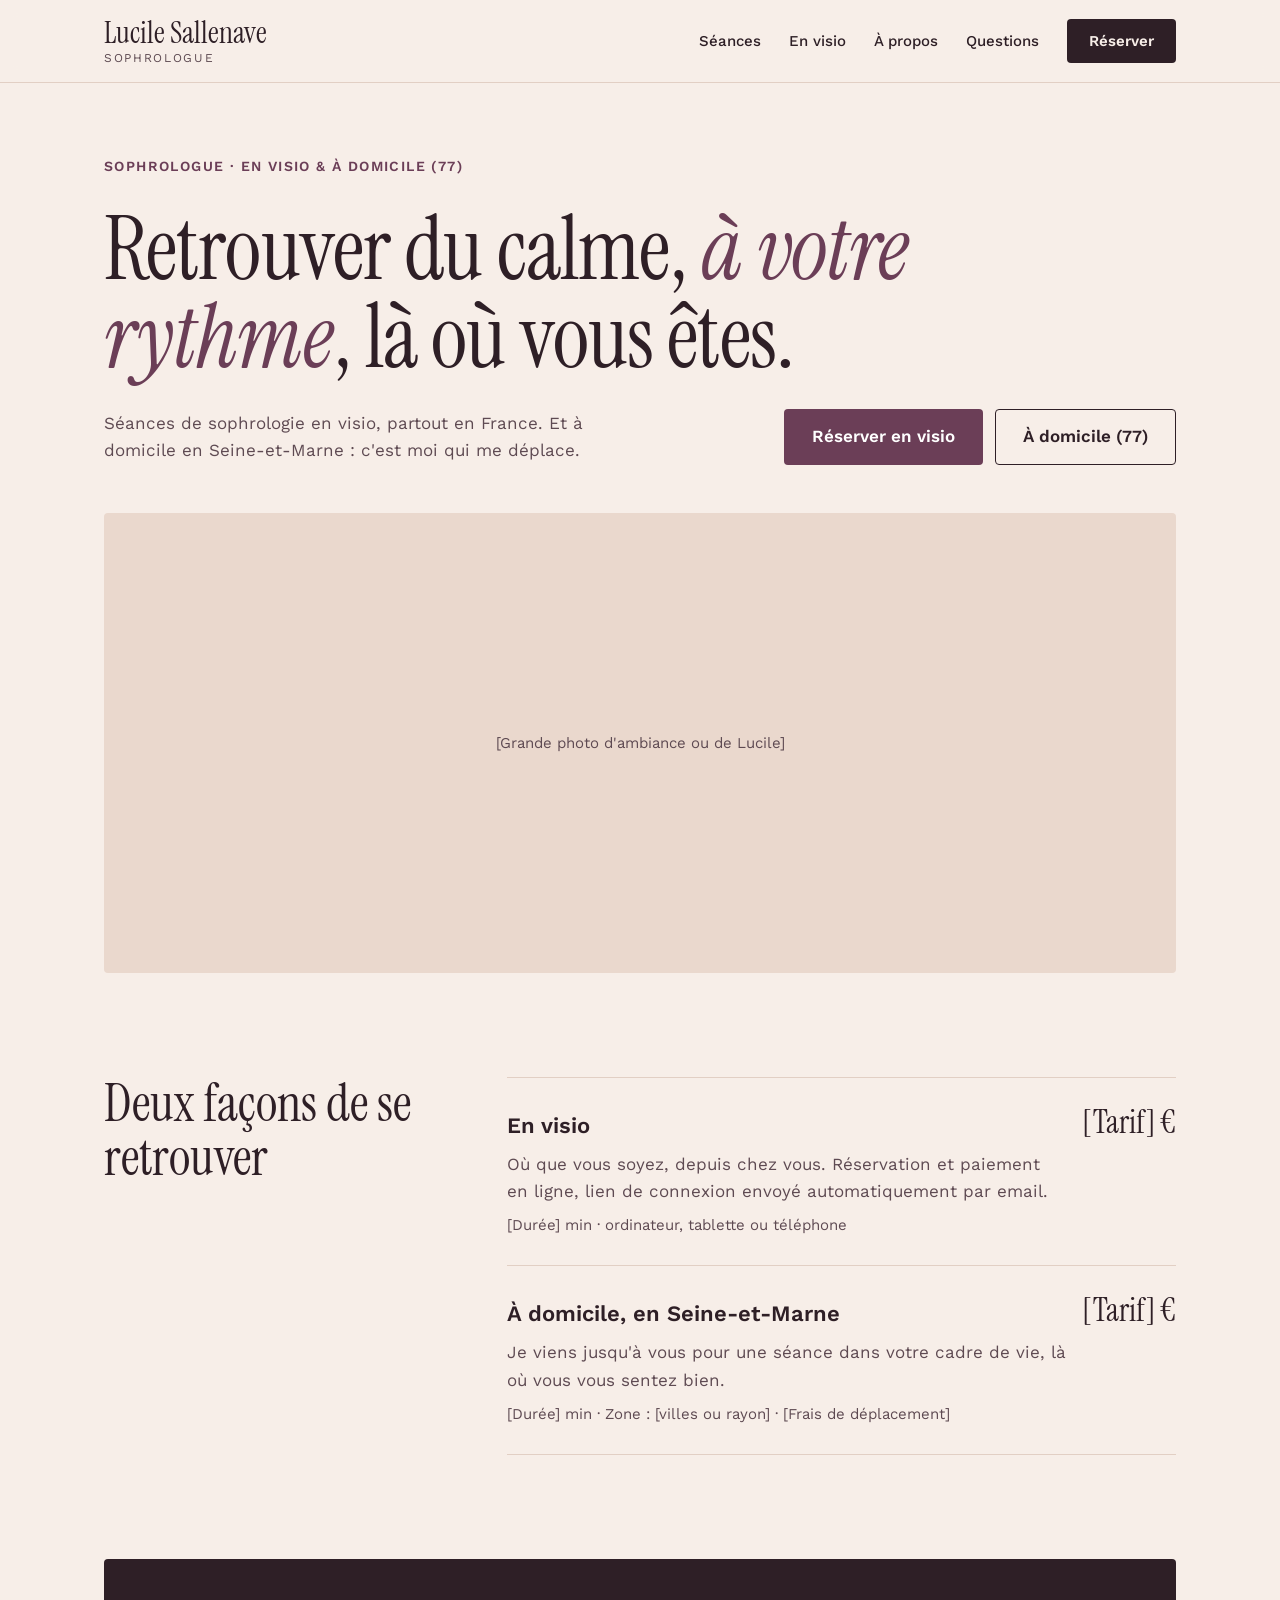
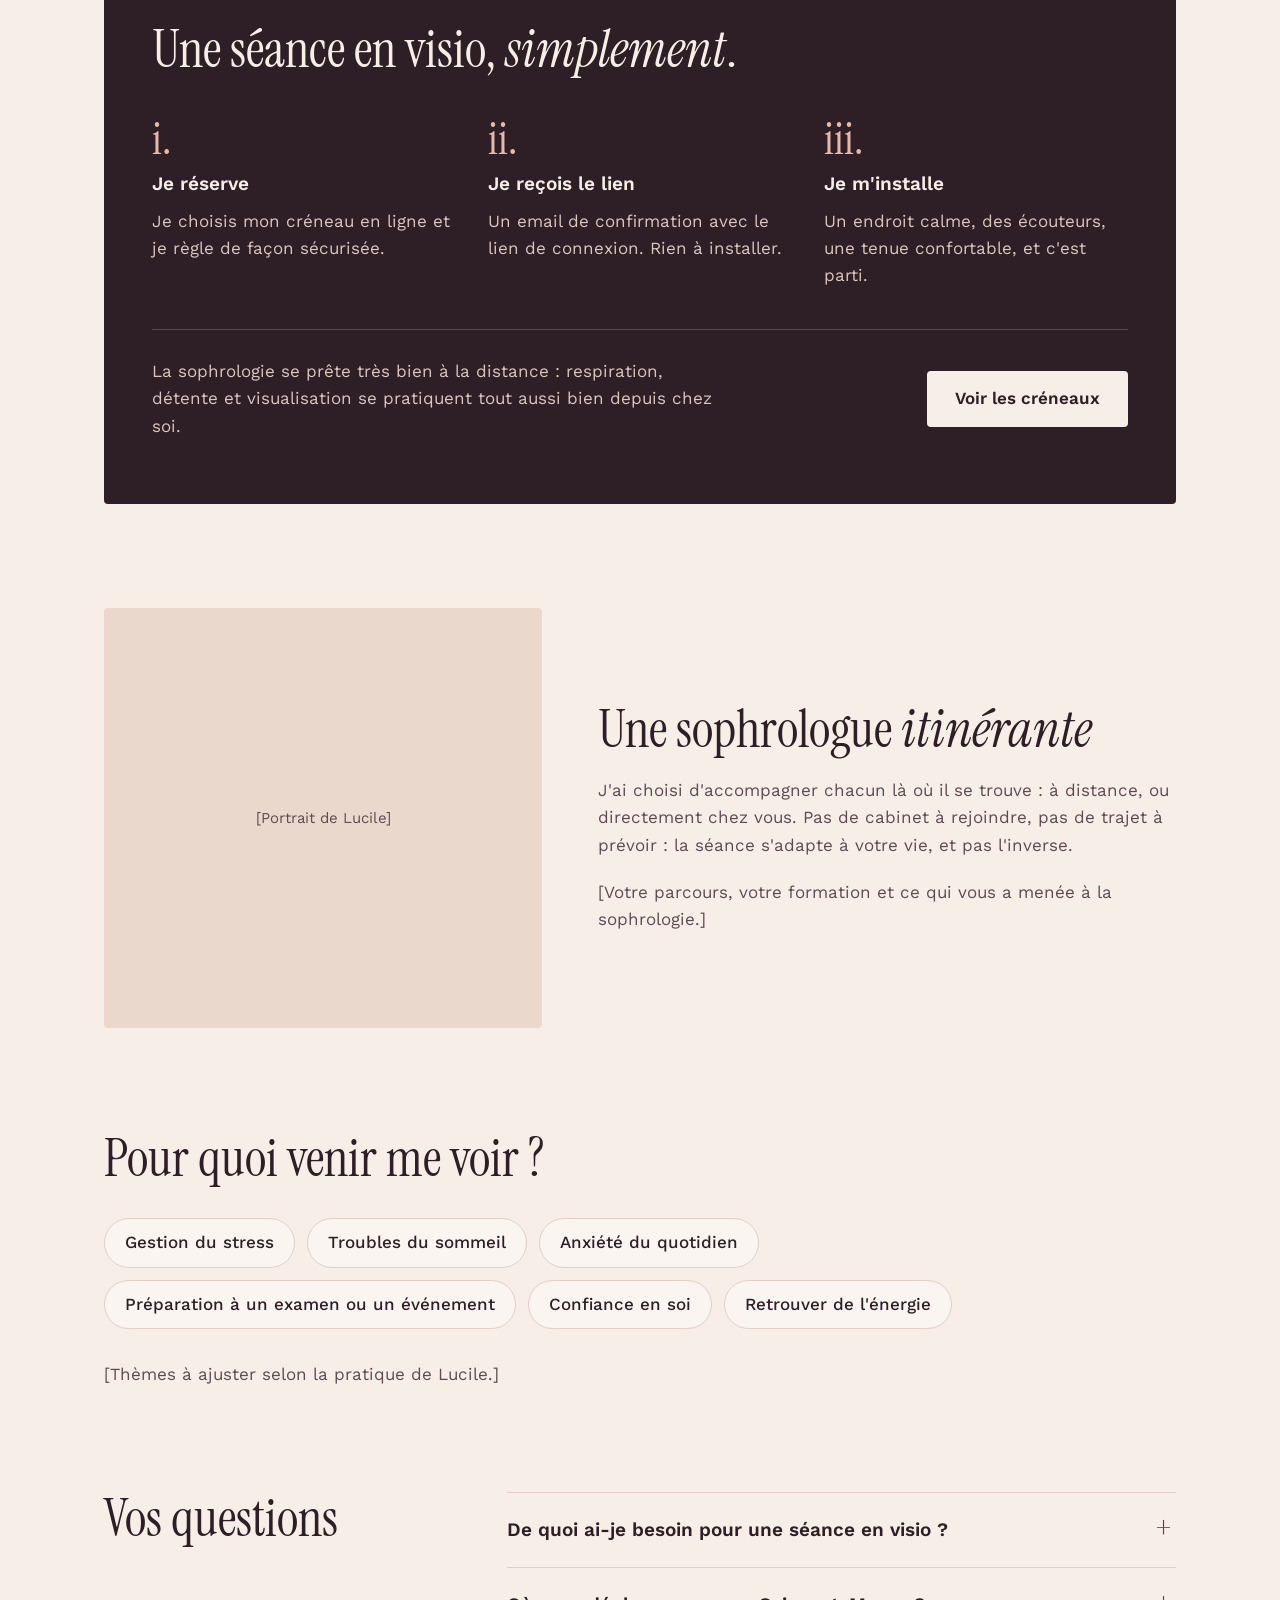
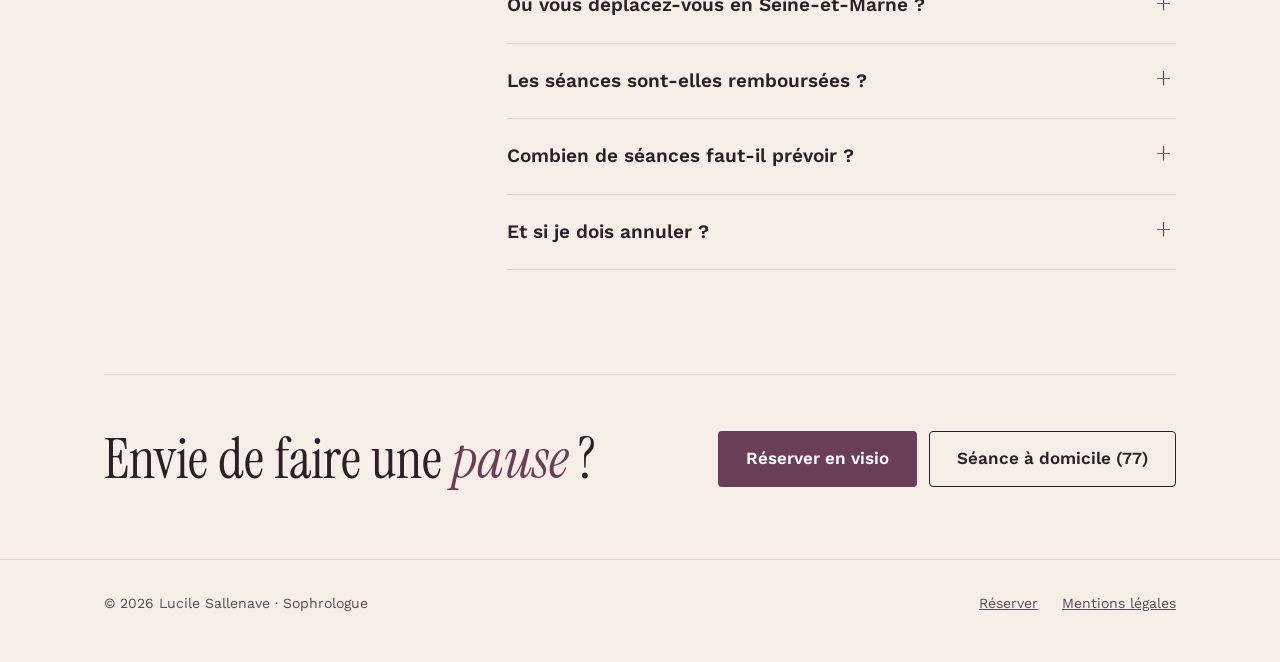
==== index.html @ 46229c5b "Site vitrine, ambiance Aube Page d'accueil (séances visio et à domicile 77, déroulé d'une séance en " ====
<!doctype html>
<html lang="fr">
<head>
<meta charset="utf-8">
<meta name="viewport" content="width=device-width, initial-scale=1">
<title>Lucile Sallenave · Sophrologue en visio et à domicile en Seine-et-Marne</title>
<meta name="description" content="Séances de sophrologie en visio partout en France, et à domicile en Seine-et-Marne (77). Réservation en ligne avec Lucile Sallenave, sophrologue itinérante.">
<meta property="og:type" content="website">
<meta property="og:title" content="Lucile Sallenave · Sophrologue en visio et à domicile (77)">
<meta property="og:description" content="Retrouver du calme, à votre rythme, là où vous êtes. Séances en visio partout en France et à domicile en Seine-et-Marne.">
<meta property="og:locale" content="fr_FR">
<meta name="theme-color" content="#F7EEE8">
<link rel="icon" href="assets/favicon.svg" type="image/svg+xml">
<link rel="preconnect" href="https://fonts.googleapis.com">
<link rel="preconnect" href="https://fonts.gstatic.com" crossorigin>
<link href="https://fonts.googleapis.com/css2?family=Instrument+Serif:ital@0;1&family=Work+Sans:wght@400;500;600&display=swap" rel="stylesheet">
<link rel="stylesheet" href="assets/style.css">
<script type="application/ld+json">
{
  "@context": "https://schema.org",
  "@type": "ProfessionalService",
  "name": "Lucile Sallenave, sophrologue",
  "description": "Séances de sophrologie en visio partout en France et à domicile en Seine-et-Marne.",
  "areaServed": [
    { "@type": "AdministrativeArea", "name": "Seine-et-Marne" },
    { "@type": "Country", "name": "France" }
  ],
  "knowsLanguage": "fr"
}
</script>
</head>
<body>
<a class="evitement" href="#contenu">Aller au contenu</a>

<header class="entete">
  <div class="conteneur">
    <a class="logo" href="./">Lucile Sallenave<span>Sophrologue</span></a>
    <button class="menu-bouton" type="button" aria-expanded="false" aria-controls="nav" aria-label="Ouvrir le menu">
      <svg width="24" height="24" viewBox="0 0 24 24" fill="none" stroke="currentColor" stroke-width="1.8" stroke-linecap="round" aria-hidden="true"><path d="M4 7h16M4 12h16M4 17h16"/></svg>
    </button>
    <nav class="nav" id="nav" aria-label="Navigation principale">
      <a href="#seances">Séances</a>
      <a href="#visio">En visio</a>
      <a href="#apropos">À propos</a>
      <a href="#questions">Questions</a>
      <a class="bouton bouton--sombre" href="#reserver">Réserver</a>
    </nav>
  </div>
</header>

<main id="contenu" class="conteneur">

  <section class="accueil" aria-labelledby="titre-accueil">
    <span class="surtitre">Sophrologue · En visio &amp; à domicile (77)</span>
    <h1 id="titre-accueil">Retrouver du calme, <span class="italique accent">à votre rythme</span>, là où vous êtes.</h1>
    <div class="accueil__bas">
      <p class="doux">Séances de sophrologie en visio, partout en France. Et à domicile en Seine-et-Marne&nbsp;: c'est moi qui me déplace.</p>
      <div class="boutons">
        <a class="bouton bouton--plein" href="#reserver">Réserver en visio</a>
        <a class="bouton bouton--contour" href="#reserver">À domicile (77)</a>
      </div>
    </div>
  </section>

  <!-- Remplacer par : <img src="assets/photos/accueil.jpg" alt="…"> -->
  <div class="photo photo--large">[Grande photo d'ambiance ou de Lucile]</div>

  <section id="seances" class="seances" aria-labelledby="titre-seances">
    <h2 id="titre-seances" class="titre-section">Deux façons de se retrouver</h2>
    <div class="seances__liste">
      <article class="seance">
        <div class="seance__texte">
          <h3>En visio</h3>
          <p class="doux">Où que vous soyez, depuis chez vous. Réservation et paiement en ligne, lien de connexion envoyé automatiquement par email.</p>
          <p class="seance__details">[Durée] min · ordinateur, tablette ou téléphone</p>
        </div>
        <p class="seance__prix">[Tarif] €</p>
      </article>
      <article class="seance">
        <div class="seance__texte">
          <h3>À domicile, en Seine-et-Marne</h3>
          <p class="doux">Je viens jusqu'à vous pour une séance dans votre cadre de vie, là où vous vous sentez bien.</p>
          <p class="seance__details">[Durée] min · Zone&nbsp;: [villes ou rayon] · [Frais de déplacement]</p>
        </div>
        <p class="seance__prix">[Tarif] €</p>
      </article>
    </div>
  </section>

  <section id="visio" class="visio" aria-labelledby="titre-visio">
    <h2 id="titre-visio" class="titre-section">Une séance en visio, <span class="italique">simplement</span>.</h2>
    <ol class="etapes">
      <li class="etape">
        <span class="etape__num" aria-hidden="true">i.</span>
        <h3>Je réserve</h3>
        <p>Je choisis mon créneau en ligne et je règle de façon sécurisée.</p>
      </li>
      <li class="etape">
        <span class="etape__num" aria-hidden="true">ii.</span>
        <h3>Je reçois le lien</h3>
        <p>Un email de confirmation avec le lien de connexion. Rien à installer.</p>
      </li>
      <li class="etape">
        <span class="etape__num" aria-hidden="true">iii.</span>
        <h3>Je m'installe</h3>
        <p>Un endroit calme, des écouteurs, une tenue confortable, et c'est parti.</p>
      </li>
    </ol>
    <div class="visio__pied">
      <p>La sophrologie se prête très bien à la distance&nbsp;: respiration, détente et visualisation se pratiquent tout aussi bien depuis chez soi.</p>
      <a class="bouton bouton--clair" href="#reserver">Voir les créneaux</a>
    </div>
  </section>

  <section id="apropos" class="apropos" aria-labelledby="titre-apropos">
    <!-- Remplacer par : <img src="assets/photos/portrait.jpg" alt="Lucile Sallenave, sophrologue"> -->
    <div class="photo photo--portrait">[Portrait de Lucile]</div>
    <div class="apropos__texte">
      <h2 id="titre-apropos" class="titre-section">Une sophrologue <span class="italique">itinérante</span></h2>
      <p class="doux">J'ai choisi d'accompagner chacun là où il se trouve&nbsp;: à distance, ou directement chez vous. Pas de cabinet à rejoindre, pas de trajet à prévoir&nbsp;: la séance s'adapte à votre vie, et pas l'inverse.</p>
      <p class="doux">[Votre parcours, votre formation et ce qui vous a menée à la sophrologie.]</p>
    </div>
  </section>

  <section class="themes" aria-labelledby="titre-themes">
    <h2 id="titre-themes" class="titre-section">Pour quoi venir me voir&nbsp;?</h2>
    <ul class="themes__liste">
      <li>Gestion du stress</li>
      <li>Troubles du sommeil</li>
      <li>Anxiété du quotidien</li>
      <li>Préparation à un examen ou un événement</li>
      <li>Confiance en soi</li>
      <li>Retrouver de l'énergie</li>
    </ul>
    <p class="doux">[Thèmes à ajuster selon la pratique de Lucile.]</p>
  </section>

  <section id="questions" class="questions" aria-labelledby="titre-questions">
    <h2 id="titre-questions" class="titre-section">Vos questions</h2>
    <div class="questions__liste">
      <details>
        <summary>De quoi ai-je besoin pour une séance en visio&nbsp;?</summary>
        <p>D'un ordinateur, d'une tablette ou d'un téléphone avec une connexion internet, d'un endroit calme où vous ne serez pas dérangé, et idéalement d'écouteurs. Prévoyez une tenue confortable et une chaise ou un endroit où vous allonger.</p>
      </details>
      <details>
        <summary>Où vous déplacez-vous en Seine-et-Marne&nbsp;?</summary>
        <p>[Zone d'intervention : villes ou rayon autour de…]. Des frais de déplacement peuvent s'appliquer selon la distance&nbsp;: [conditions].</p>
      </details>
      <details>
        <summary>Les séances sont-elles remboursées&nbsp;?</summary>
        <p>La sophrologie n'est pas prise en charge par l'Assurance Maladie, mais de nombreuses mutuelles proposent un forfait «&nbsp;médecines douces&nbsp;». Une facture vous est remise après chaque séance&nbsp;: renseignez-vous auprès de votre mutuelle.</p>
      </details>
      <details>
        <summary>Combien de séances faut-il prévoir&nbsp;?</summary>
        <p>[Nombre de séances habituel selon l'objectif, rythme conseillé.]</p>
      </details>
      <details>
        <summary>Et si je dois annuler&nbsp;?</summary>
        <p>[Conditions d'annulation et de report, ex. : gratuit jusqu'à 24 h avant la séance.]</p>
      </details>
    </div>
  </section>

  <!-- Liens à brancher sur l'outil de réservation (Calendly ou autre) -->
  <section id="reserver" class="reserver" aria-labelledby="titre-reserver">
    <h2 id="titre-reserver">Envie de faire une <span class="italique accent">pause</span>&nbsp;?</h2>
    <div class="boutons">
      <a class="bouton bouton--plein" href="#reserver">Réserver en visio</a>
      <a class="bouton bouton--contour" href="#reserver">Séance à domicile (77)</a>
    </div>
  </section>

</main>

<footer class="pied">
  <div class="conteneur">
    <span>© <span id="annee">2026</span> Lucile Sallenave · Sophrologue</span>
    <div class="pied__liens">
      <a href="#reserver">Réserver</a>
      <a href="mentions-legales.html">Mentions légales</a>
    </div>
  </div>
</footer>

<script>
  (function () {
    var bouton = document.querySelector('.menu-bouton');
    var nav = document.getElementById('nav');
    function fermer() { nav.classList.remove('ouvert'); bouton.setAttribute('aria-expanded', 'false'); bouton.setAttribute('aria-label', 'Ouvrir le menu'); }
    bouton.addEventListener('click', function () {
      var ouvert = nav.classList.toggle('ouvert');
      bouton.setAttribute('aria-expanded', ouvert ? 'true' : 'false');
      bouton.setAttribute('aria-label', ouvert ? 'Fermer le menu' : 'Ouvrir le menu');
    });
    nav.querySelectorAll('a').forEach(function (a) { a.addEventListener('click', fermer); });
    document.getElementById('annee').textContent = new Date().getFullYear();
  })();
</script>
</body>
</html>
---- assets/style.css ----
/* Lucile Sallenave · Sophrologue — ambiance « Aube » */
:root {
  --fond: #F7EEE8;
  --fond-photo: #EAD8CD;
  --encre: #2E1F26;
  --texte-doux: #5E4A52;
  --ligne: #E2CFC4;
  --accent: #6B3E57;
  --accent-fonce: #5A3550;
  --peche: #E8B9A4;
  --sur-fonce: #D9C8C0;
  --serif: 'Instrument Serif', Georgia, serif;
  --sans: 'Work Sans', system-ui, -apple-system, sans-serif;
}

*, *::before, *::after { box-sizing: border-box; }
html { scroll-behavior: smooth; scroll-padding-top: 96px; }
body {
  margin: 0;
  background: var(--fond);
  color: var(--encre);
  font-family: var(--sans);
  font-size: 17px;
  line-height: 1.6;
  -webkit-font-smoothing: antialiased;
}
img { max-width: 100%; display: block; }
a { color: var(--encre); }
a:hover { color: var(--accent); }
h1, h2, h3 { margin: 0; }
p { margin: 0; }

.conteneur { max-width: 1120px; margin: 0 auto; padding: 0 24px; }
.serif { font-family: var(--serif); font-weight: 400; }
.italique { font-style: italic; }
.accent { color: var(--accent); }
.doux { color: var(--texte-doux); }

/* Lien d'évitement */
.evitement { position: absolute; left: -9999px; }
.evitement:focus { left: 16px; top: 16px; background: var(--encre); color: var(--fond); padding: 12px 16px; z-index: 100; }

/* Boutons */
.bouton {
  display: inline-flex; align-items: center; justify-content: center;
  min-height: 48px; padding: 14px 28px;
  border-radius: 4px; font-weight: 600; text-decoration: none;
  transition: background .2s, color .2s, border-color .2s;
}
.bouton--plein { background: var(--accent); color: #FFFFFF; }
.bouton--plein:hover { background: var(--accent-fonce); color: #FFFFFF; }
.bouton--contour { border: 1.5px solid var(--encre); color: var(--encre); padding: 13px 27px; }
.bouton--contour:hover { background: var(--encre); color: var(--fond); }
.bouton--sombre { background: var(--encre); color: var(--fond); }
.bouton--sombre:hover { background: var(--accent); color: #FFFFFF; }
.bouton--clair { background: var(--fond); color: var(--encre); }
.bouton--clair:hover { background: #FFFFFF; color: var(--accent); }

/* En-tête */
.entete {
  position: sticky; top: 0; z-index: 10;
  background: rgba(247, 238, 232, .94);
  backdrop-filter: blur(8px);
  border-bottom: 1px solid var(--ligne);
}
.entete .conteneur { display: flex; align-items: center; justify-content: space-between; gap: 16px; padding-top: 18px; padding-bottom: 18px; }
.logo { font-family: var(--serif); font-size: 30px; line-height: 1; text-decoration: none; }
.logo span { display: block; font-family: var(--sans); font-size: 12px; letter-spacing: .14em; text-transform: uppercase; color: var(--texte-doux); margin-top: 4px; }
.nav { display: flex; align-items: center; gap: 28px; font-size: 15px; font-weight: 500; }
.nav a:not(.bouton) { text-decoration: none; }
.nav .bouton { min-height: 44px; padding: 10px 22px; }
.menu-bouton {
  display: none; background: none; border: 0; padding: 10px; margin-right: -10px;
  min-width: 44px; min-height: 44px; cursor: pointer; color: var(--encre);
}

/* Accueil */
.accueil { padding: 72px 0 48px; display: flex; flex-direction: column; gap: 28px; }
.surtitre { font-size: 14px; font-weight: 600; letter-spacing: .1em; text-transform: uppercase; color: var(--accent); }
.accueil h1 { font-family: var(--serif); font-weight: 400; font-size: clamp(48px, 8vw, 88px); line-height: 1; letter-spacing: -.01em; max-width: 960px; }
.accueil__bas { display: flex; flex-wrap: wrap; align-items: flex-end; justify-content: space-between; gap: 24px; }
.accueil__bas p { max-width: 480px; }
.boutons { display: flex; flex-wrap: wrap; gap: 12px; }

.photo {
  border-radius: 4px; background: var(--fond-photo); overflow: hidden;
  display: flex; align-items: center; justify-content: center;
  color: var(--texte-doux); font-size: 15px; text-align: center; padding: 24px;
}
.photo img { width: 100%; height: 100%; object-fit: cover; }
.photo--large { height: clamp(260px, 38vw, 460px); margin-bottom: 104px; }
.photo--portrait { flex: 1 1 300px; height: 420px; }
.photo:has(img) { padding: 0; }

/* Titres de section */
.titre-section { font-family: var(--serif); font-weight: 400; font-size: clamp(38px, 5vw, 52px); line-height: 1.05; }
section { padding-bottom: 104px; }

/* Séances */
.seances { display: flex; flex-wrap: wrap; gap: 48px; }
.seances .titre-section { flex: 1 1 280px; }
.seances__liste { flex: 2 1 520px; }
.seance {
  display: flex; flex-wrap: wrap; justify-content: space-between; align-items: baseline; gap: 16px;
  padding: 28px 0; border-top: 1px solid var(--ligne);
}
.seance:last-child { border-bottom: 1px solid var(--ligne); }
.seance__texte { flex: 1 1 320px; display: flex; flex-direction: column; gap: 8px; }
.seance h3 { font-size: 22px; font-weight: 600; }
.seance__details { font-size: 15px; color: var(--texte-doux); }
.seance__prix { font-family: var(--serif); font-size: 32px; line-height: 1; }

/* Bloc visio */
.visio {
  padding: 64px 48px; margin-bottom: 104px; border-radius: 4px;
  background: var(--encre); color: var(--fond);
  display: flex; flex-direction: column; gap: 40px;
}
.etapes { display: flex; flex-wrap: wrap; gap: 32px; margin: 0; padding: 0; list-style: none; }
.etape { flex: 1 1 240px; display: flex; flex-direction: column; gap: 8px; }
.etape__num { font-family: var(--serif); font-size: 44px; line-height: 1; color: var(--peche); }
.etape h3 { font-size: 19px; font-weight: 600; }
.etape p { color: var(--sur-fonce); }
.visio__pied { border-top: 1px solid rgba(247, 238, 232, .2); padding-top: 28px; display: flex; flex-wrap: wrap; justify-content: space-between; align-items: center; gap: 20px; }
.visio__pied p { color: var(--sur-fonce); max-width: 560px; }

/* À propos */
.apropos { display: flex; flex-wrap: wrap; gap: 56px; align-items: center; }
.apropos__texte { flex: 1 1 440px; display: flex; flex-direction: column; gap: 20px; }

/* Pour qui */
.themes { display: flex; flex-direction: column; gap: 32px; }
.themes__liste { display: flex; flex-wrap: wrap; gap: 12px; margin: 0; padding: 0; list-style: none; }
.themes__liste li { border: 1px solid var(--ligne); background: rgba(255,255,255,.4); border-radius: 999px; padding: 10px 20px; font-weight: 500; }

/* Questions */
.questions { display: flex; flex-wrap: wrap; gap: 48px; }
.questions .titre-section { flex: 1 1 280px; }
.questions__liste { flex: 2 1 520px; }
details { border-top: 1px solid var(--ligne); }
details:last-child { border-bottom: 1px solid var(--ligne); }
summary {
  list-style: none; cursor: pointer; padding: 22px 40px 22px 0; position: relative;
  font-size: 19px; font-weight: 600;
}
summary::-webkit-details-marker { display: none; }
summary::after {
  content: '+'; position: absolute; right: 4px; top: 50%; transform: translateY(-50%);
  font-family: var(--serif); font-size: 32px; font-weight: 400; color: var(--accent); transition: transform .2s;
}
details[open] summary::after { transform: translateY(-50%) rotate(45deg); }
details p { padding: 0 40px 24px 0; color: var(--texte-doux); }

/* Réserver */
.reserver {
  display: flex; flex-wrap: wrap; align-items: center; justify-content: space-between; gap: 24px;
  padding: 56px 0 72px; border-top: 1px solid var(--ligne);
}
.reserver h2 { font-family: var(--serif); font-weight: 400; font-size: clamp(40px, 5.5vw, 56px); line-height: 1; }

/* Pied de page */
.pied { border-top: 1px solid var(--ligne); }
.pied .conteneur { display: flex; flex-wrap: wrap; justify-content: space-between; gap: 16px; padding-top: 32px; padding-bottom: 48px; font-size: 14px; color: var(--texte-doux); }
.pied a { color: var(--texte-doux); }
.pied__liens { display: flex; flex-wrap: wrap; gap: 24px; }

/* Page texte (mentions légales) */
.page-texte { padding: 72px 0 104px; max-width: 760px; }
.page-texte h1 { font-family: var(--serif); font-weight: 400; font-size: clamp(44px, 6vw, 64px); line-height: 1; margin-bottom: 40px; }
.page-texte h2 { font-size: 20px; font-weight: 600; margin: 40px 0 12px; }
.page-texte p { color: var(--texte-doux); margin-bottom: 12px; }

:focus-visible { outline: 2px solid var(--accent); outline-offset: 3px; }

/* Mobile */
@media (max-width: 760px) {
  body { font-size: 16px; }
  .menu-bouton { display: inline-flex; align-items: center; justify-content: center; }
  .nav {
    display: none; position: absolute; left: 0; right: 0; top: 100%;
    flex-direction: column; align-items: stretch; gap: 0;
    background: var(--fond); border-bottom: 1px solid var(--ligne); padding: 8px 24px 24px;
  }
  .nav.ouvert { display: flex; }
  .nav a:not(.bouton) { padding: 14px 0; border-bottom: 1px solid var(--ligne); }
  .nav .bouton { margin-top: 16px; }
  .accueil { padding-top: 48px; }
  .boutons, .boutons .bouton { width: 100%; }
  .photo--large { margin-bottom: 72px; }
  section { padding-bottom: 72px; }
  .visio { padding: 40px 24px; margin-bottom: 72px; }
  .photo--portrait { height: 340px; }
}

@media (prefers-reduced-motion: reduce) {
  html { scroll-behavior: auto; }
  * { transition: none !important; }
}
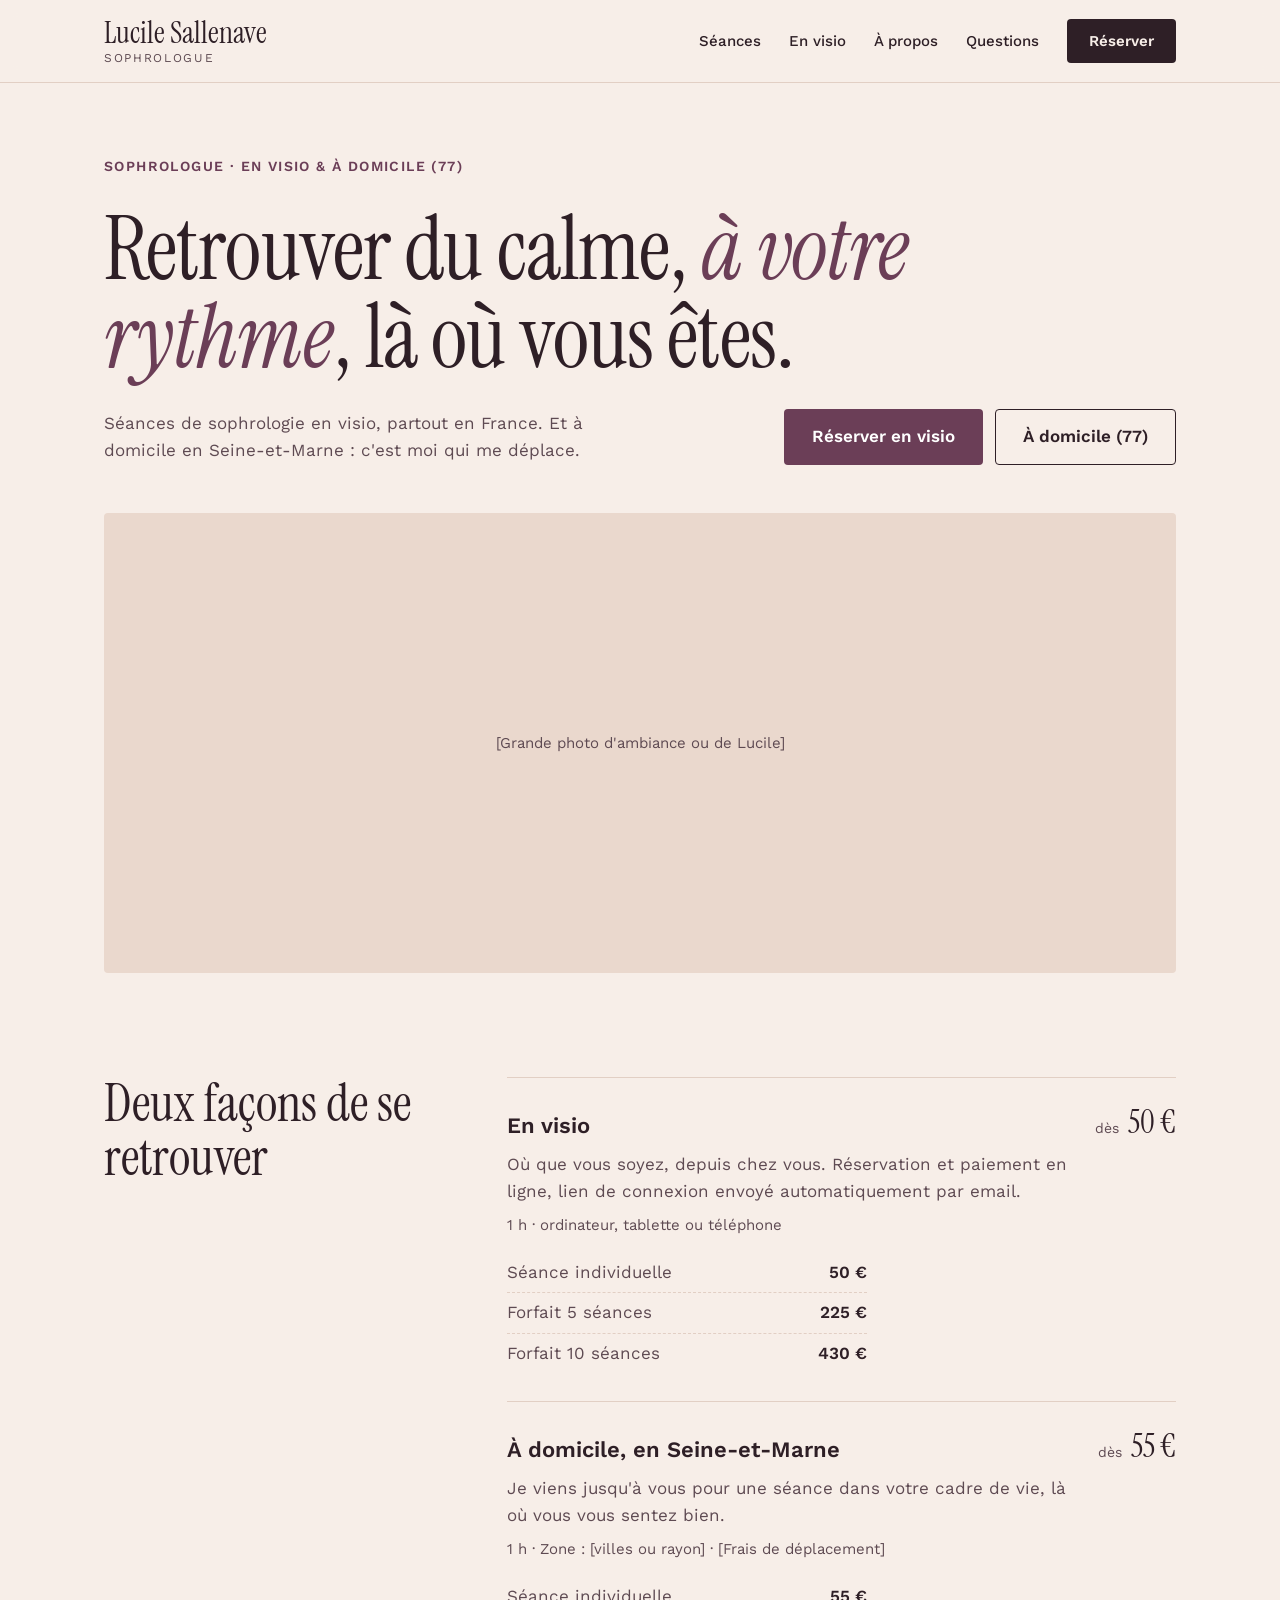
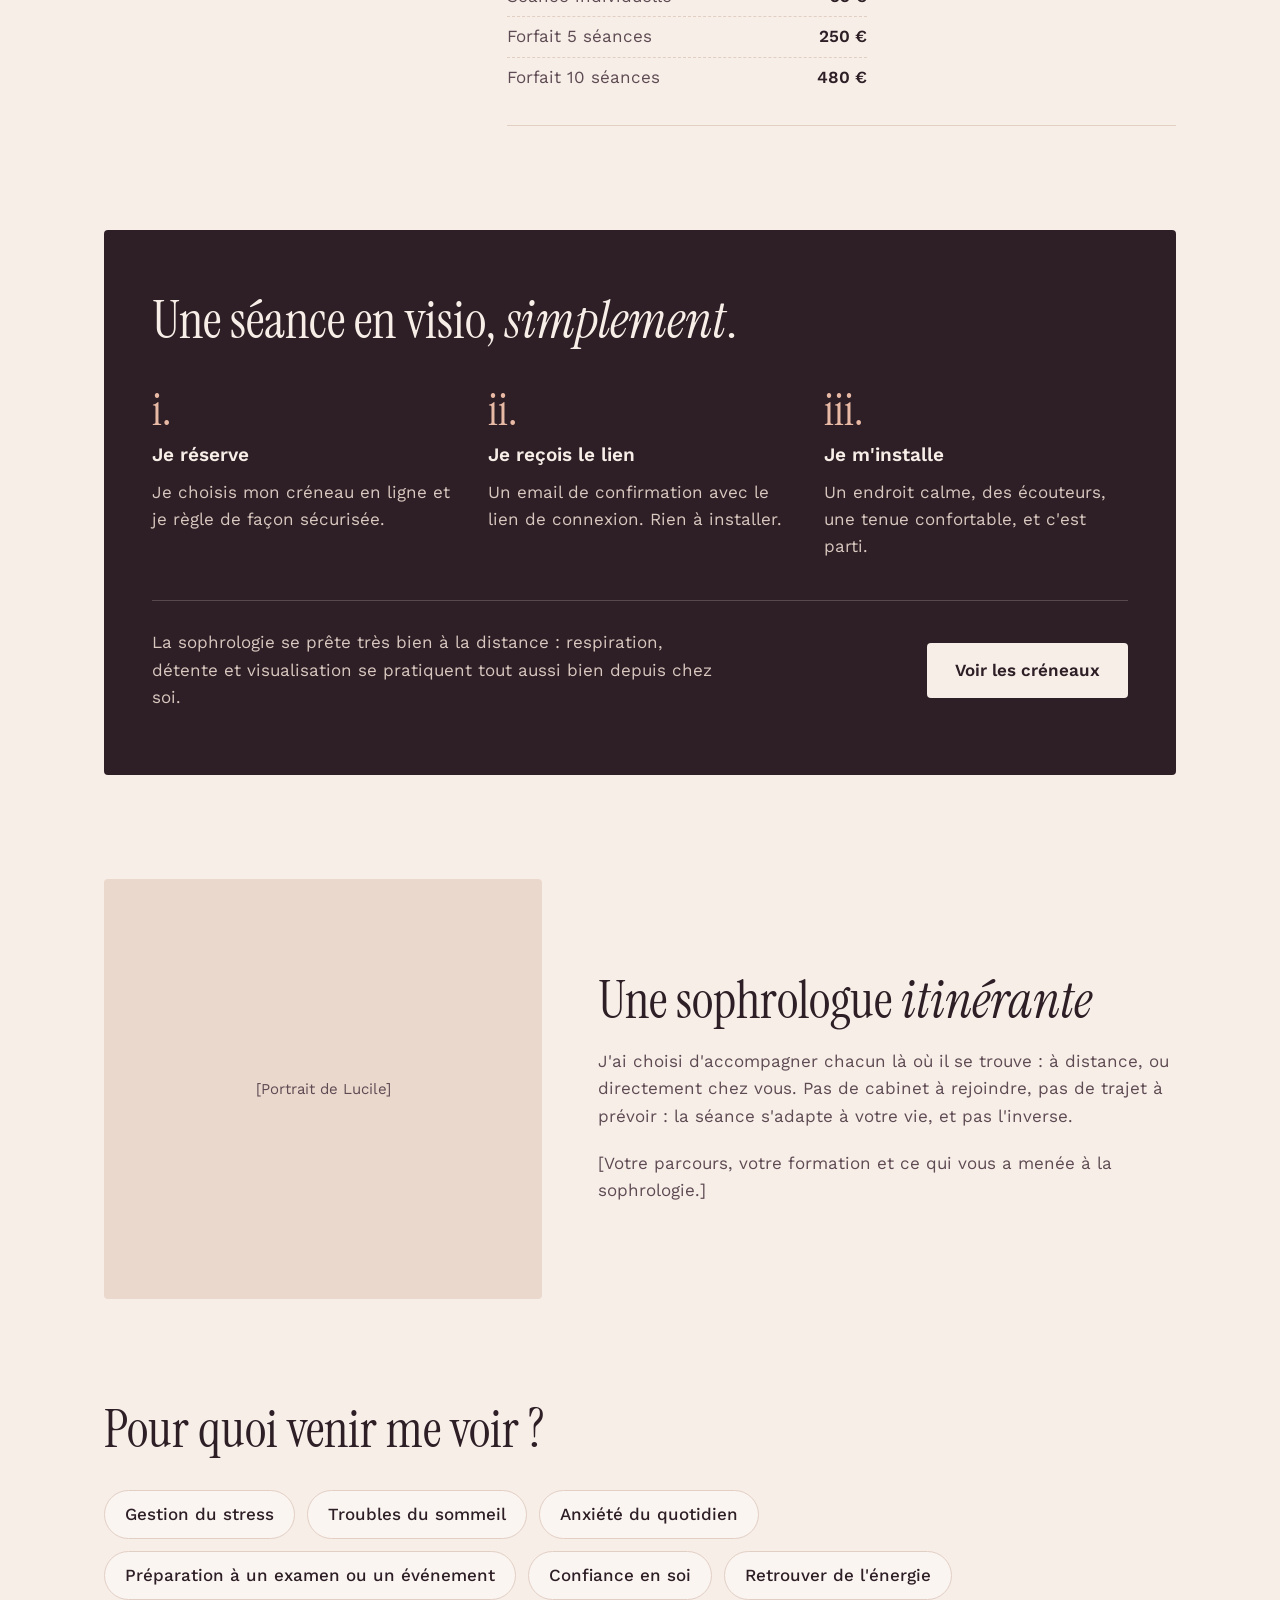
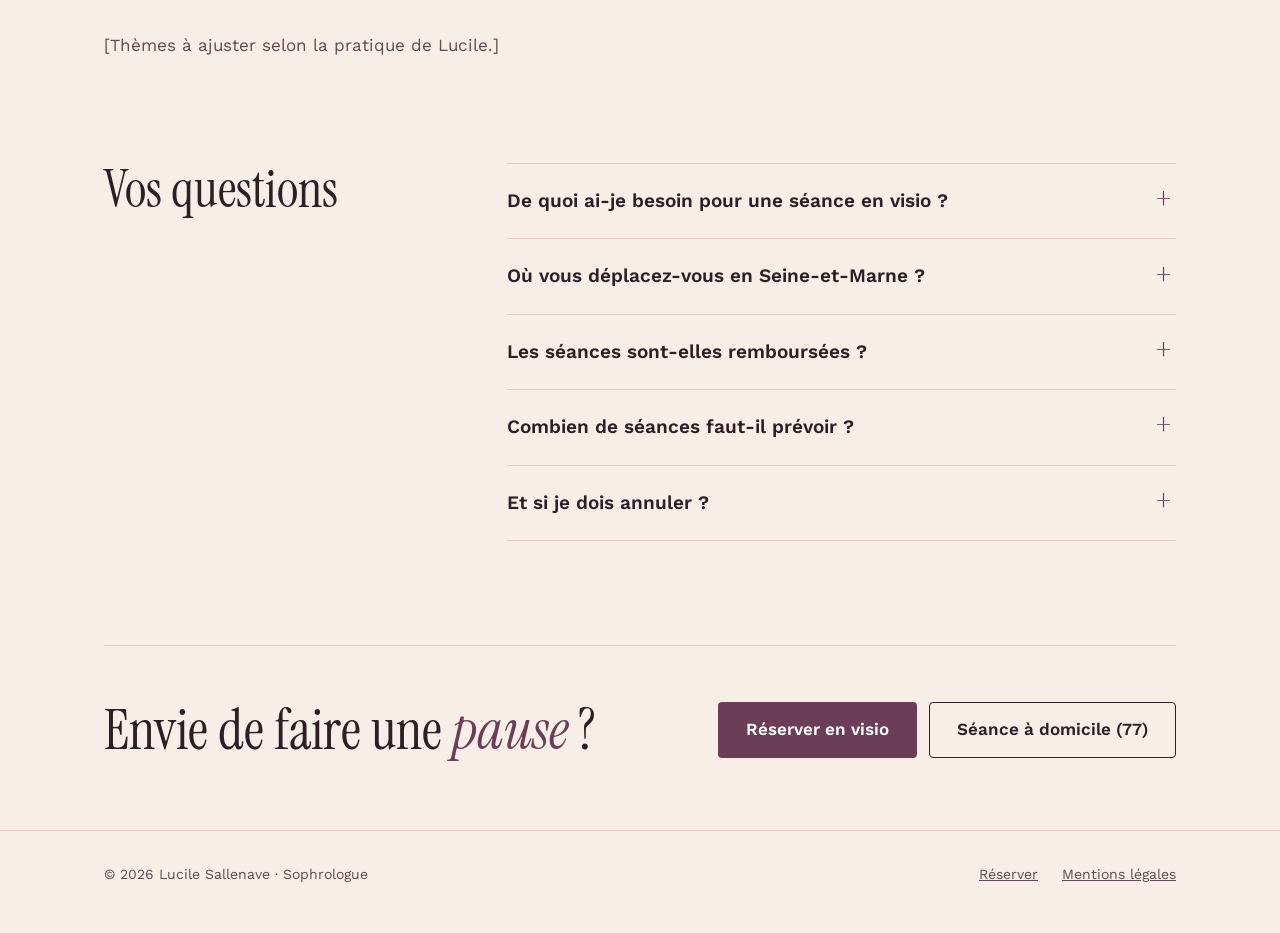
==== commit 949c0391: "Tarifs visio et domicile avec forfaits 5 et 10 séances Co-Authored-By: Claude Opus 5.5 <noreply@anth" ====
--- a/index.html
+++ b/index.html
@@ -72,17 +72,27 @@
         <div class="seance__texte">
           <h3>En visio</h3>
           <p class="doux">Où que vous soyez, depuis chez vous. Réservation et paiement en ligne, lien de connexion envoyé automatiquement par email.</p>
-          <p class="seance__details">[Durée] min · ordinateur, tablette ou téléphone</p>
+          <p class="seance__details">1 h · ordinateur, tablette ou téléphone</p>
+          <dl class="forfaits">
+            <div><dt>Séance individuelle</dt><dd>50 €</dd></div>
+            <div><dt>Forfait 5 séances</dt><dd>225 €</dd></div>
+            <div><dt>Forfait 10 séances</dt><dd>430 €</dd></div>
+          </dl>
         </div>
-        <p class="seance__prix">[Tarif] €</p>
+        <p class="seance__prix"><span class="seance__des">dès</span> 50 €</p>
       </article>
       <article class="seance">
         <div class="seance__texte">
           <h3>À domicile, en Seine-et-Marne</h3>
           <p class="doux">Je viens jusqu'à vous pour une séance dans votre cadre de vie, là où vous vous sentez bien.</p>
-          <p class="seance__details">[Durée] min · Zone&nbsp;: [villes ou rayon] · [Frais de déplacement]</p>
+          <p class="seance__details">1 h · Zone&nbsp;: [villes ou rayon] · [Frais de déplacement]</p>
+          <dl class="forfaits">
+            <div><dt>Séance individuelle</dt><dd>55 €</dd></div>
+            <div><dt>Forfait 5 séances</dt><dd>250 €</dd></div>
+            <div><dt>Forfait 10 séances</dt><dd>480 €</dd></div>
+          </dl>
         </div>
-        <p class="seance__prix">[Tarif] €</p>
+        <p class="seance__prix"><span class="seance__des">dès</span> 55 €</p>
       </article>
     </div>
   </section>
--- a/assets/style.css
+++ b/assets/style.css
@@ -109,6 +109,13 @@
 .seance h3 { font-size: 22px; font-weight: 600; }
 .seance__details { font-size: 15px; color: var(--texte-doux); }
 .seance__prix { font-family: var(--serif); font-size: 32px; line-height: 1; }
+
+.seance__des { font-family: var(--sans); font-size: 14px; color: var(--texte-doux); margin-right: 4px; }
+.forfaits { margin: 8px 0 0; display: flex; flex-direction: column; max-width: 360px; }
+.forfaits div { display: flex; justify-content: space-between; gap: 16px; padding: 6px 0; border-bottom: 1px dashed var(--ligne); }
+.forfaits div:last-child { border-bottom: 0; }
+.forfaits dt { color: var(--texte-doux); }
+.forfaits dd { margin: 0; font-weight: 600; }
 
 /* Bloc visio */
 .visio {
@@ -190,6 +197,7 @@
   section { padding-bottom: 72px; }
   .visio { padding: 40px 24px; margin-bottom: 72px; }
   .photo--portrait { height: 340px; }
+  .seance__prix { display: none; }
 }
 
 @media (prefers-reduced-motion: reduce) {
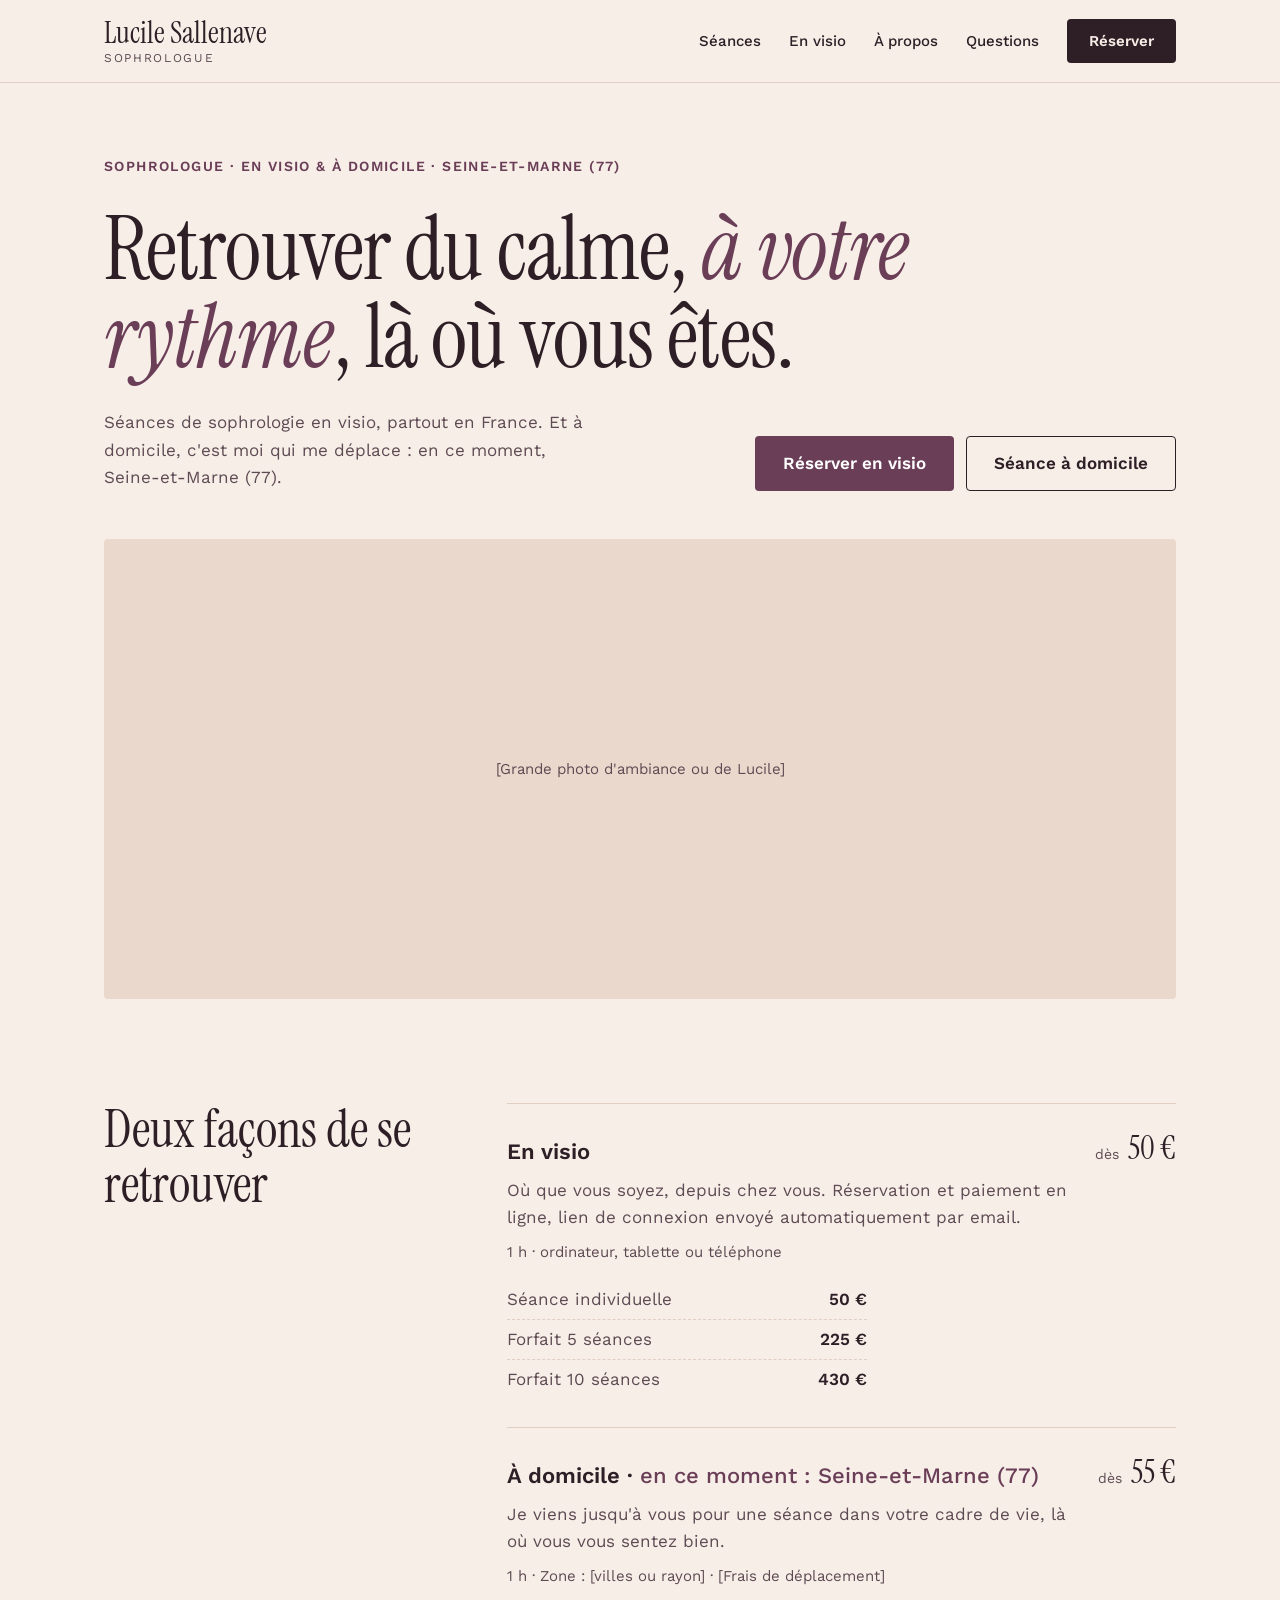
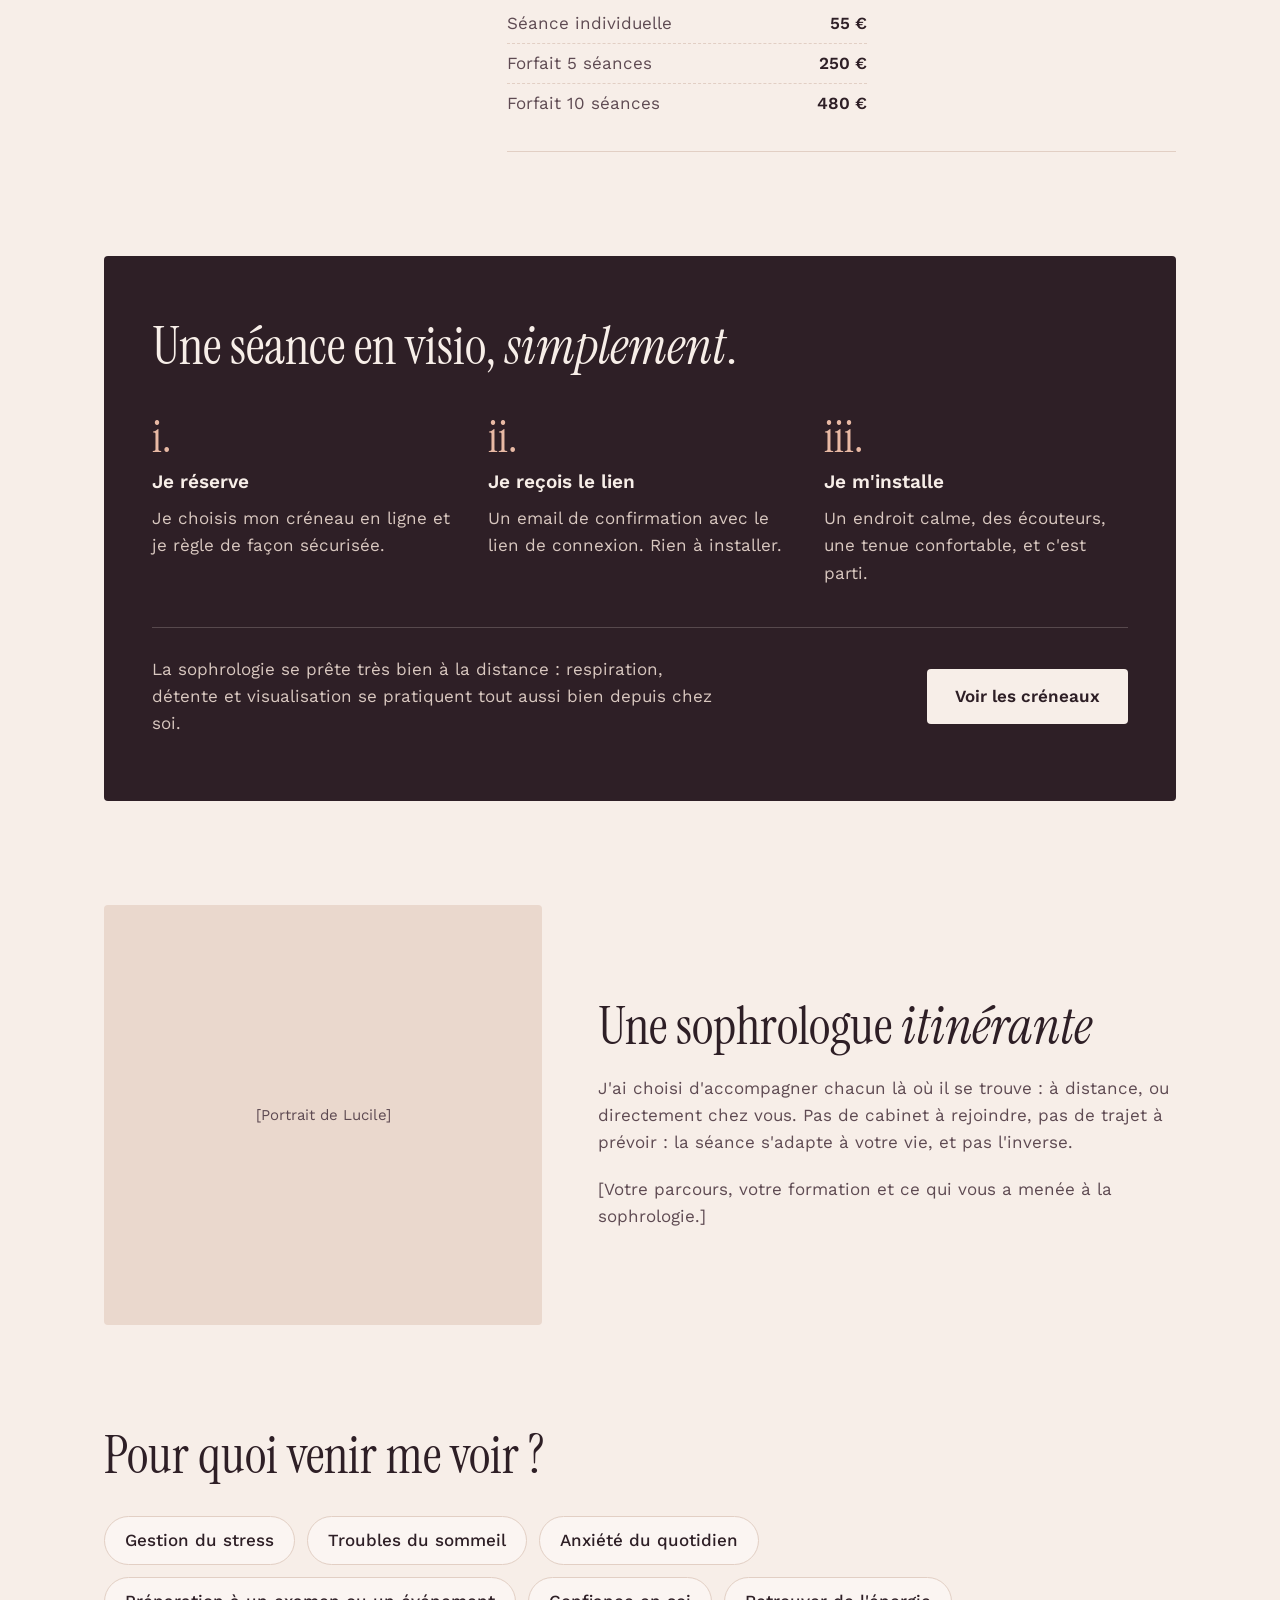
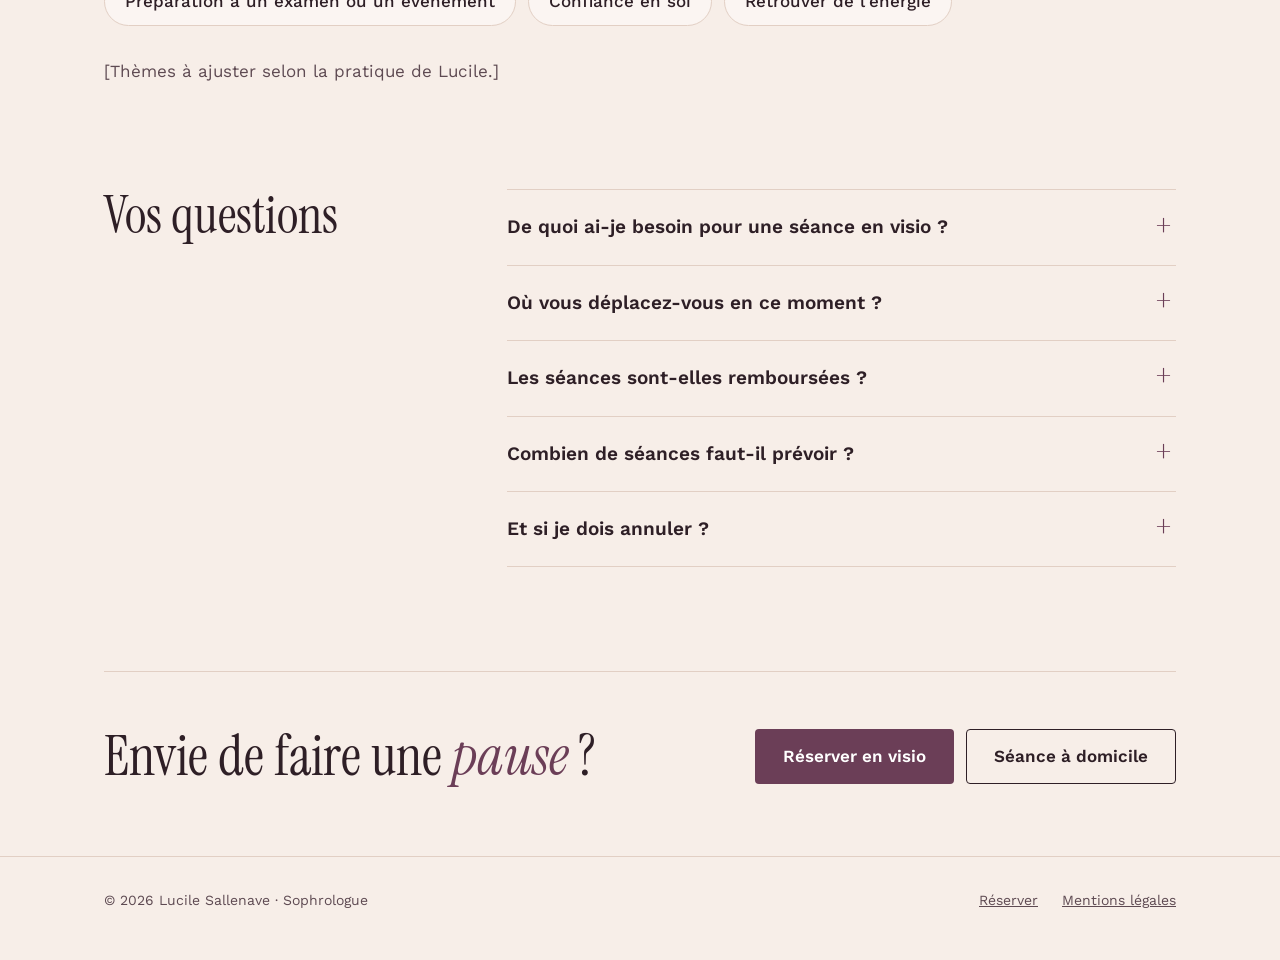
==== commit 65a1718d: "Lieu d'activité modifiable par Lucile via un Google Sheet Le lieu affiché et la disponibilité des sé" ====
--- a/index.html
+++ b/index.html
@@ -51,13 +51,13 @@
 <main id="contenu" class="conteneur">
 
   <section class="accueil" aria-labelledby="titre-accueil">
-    <span class="surtitre">Sophrologue · En visio &amp; à domicile (77)</span>
+    <span class="surtitre">Sophrologue · En visio<span data-domicile> &amp; à domicile · <span data-lieu>Seine-et-Marne (77)</span></span></span>
     <h1 id="titre-accueil">Retrouver du calme, <span class="italique accent">à votre rythme</span>, là où vous êtes.</h1>
     <div class="accueil__bas">
-      <p class="doux">Séances de sophrologie en visio, partout en France. Et à domicile en Seine-et-Marne&nbsp;: c'est moi qui me déplace.</p>
+      <p class="doux">Séances de sophrologie en visio, partout en France.<span data-domicile> Et à domicile, c'est moi qui me déplace&nbsp;: en ce moment, <span data-lieu>Seine-et-Marne (77)</span>.</span></p>
       <div class="boutons">
         <a class="bouton bouton--plein" href="#reserver">Réserver en visio</a>
-        <a class="bouton bouton--contour" href="#reserver">À domicile (77)</a>
+        <a class="bouton bouton--contour" href="#reserver" data-domicile>Séance à domicile</a>
       </div>
     </div>
   </section>
@@ -81,9 +81,9 @@
         </div>
         <p class="seance__prix"><span class="seance__des">dès</span> 50 €</p>
       </article>
-      <article class="seance">
+      <article class="seance" data-domicile>
         <div class="seance__texte">
-          <h3>À domicile, en Seine-et-Marne</h3>
+          <h3>À domicile · <span class="lieu-actuel">en ce moment&nbsp;: <span data-lieu>Seine-et-Marne (77)</span></span></h3>
           <p class="doux">Je viens jusqu'à vous pour une séance dans votre cadre de vie, là où vous vous sentez bien.</p>
           <p class="seance__details">1 h · Zone&nbsp;: [villes ou rayon] · [Frais de déplacement]</p>
           <dl class="forfaits">
@@ -152,9 +152,9 @@
         <summary>De quoi ai-je besoin pour une séance en visio&nbsp;?</summary>
         <p>D'un ordinateur, d'une tablette ou d'un téléphone avec une connexion internet, d'un endroit calme où vous ne serez pas dérangé, et idéalement d'écouteurs. Prévoyez une tenue confortable et une chaise ou un endroit où vous allonger.</p>
       </details>
-      <details>
-        <summary>Où vous déplacez-vous en Seine-et-Marne&nbsp;?</summary>
-        <p>[Zone d'intervention : villes ou rayon autour de…]. Des frais de déplacement peuvent s'appliquer selon la distance&nbsp;: [conditions].</p>
+      <details data-domicile>
+        <summary>Où vous déplacez-vous en ce moment&nbsp;?</summary>
+        <p>Zone actuelle&nbsp;: <span data-lieu>Seine-et-Marne (77)</span>. [Zone d'intervention : villes ou rayon autour de…]. Des frais de déplacement peuvent s'appliquer selon la distance&nbsp;: [conditions].</p>
       </details>
       <details>
         <summary>Les séances sont-elles remboursées&nbsp;?</summary>
@@ -176,7 +176,7 @@
     <h2 id="titre-reserver">Envie de faire une <span class="italique accent">pause</span>&nbsp;?</h2>
     <div class="boutons">
       <a class="bouton bouton--plein" href="#reserver">Réserver en visio</a>
-      <a class="bouton bouton--contour" href="#reserver">Séance à domicile (77)</a>
+      <a class="bouton bouton--contour" href="#reserver" data-domicile>Séance à domicile</a>
     </div>
   </section>
 
@@ -206,5 +206,19 @@
     document.getElementById('annee').textContent = new Date().getFullYear();
   })();
 </script>
+<script>
+  /* Lieu d'activité : modifiable par Lucile dans son Google Sheet « Où suis-je en ce moment » */
+  (function () {
+    var URL = 'https://docs.google.com/spreadsheets/d/1NQDHjcdmUVDTtw9oaEPwlKMmxpvx9TxvbeEdoQunwtU/gviz/tq?tqx=out:csv&sheet=Lieu&range=B1:B2&headers=0';
+    function cellules(csv) {
+      return csv.trim().split(/\r?\n/).map(function (l) { return l.replace(/^"|"$/g, '').replace(/""/g, '"').trim(); });
+    }
+    fetch(URL, { cache: 'no-store' }).then(function (r) { return r.ok ? r.text() : Promise.reject(); }).then(function (csv) {
+      var v = cellules(csv), lieu = v[0], domicile = (v[1] || '').toUpperCase();
+      if (lieu) document.querySelectorAll('[data-lieu]').forEach(function (el) { el.textContent = lieu; });
+      if (domicile === 'NON') document.querySelectorAll('[data-domicile]').forEach(function (el) { el.hidden = true; });
+    }).catch(function () { /* en cas de souci, le texte par défaut reste affiché */ });
+  })();
+</script>
 </body>
 </html>
--- a/assets/style.css
+++ b/assets/style.css
@@ -204,3 +204,6 @@
   html { scroll-behavior: auto; }
   * { transition: none !important; }
 }
+
+[hidden] { display: none !important; }
+.lieu-actuel { font-weight: 500; color: var(--accent); }
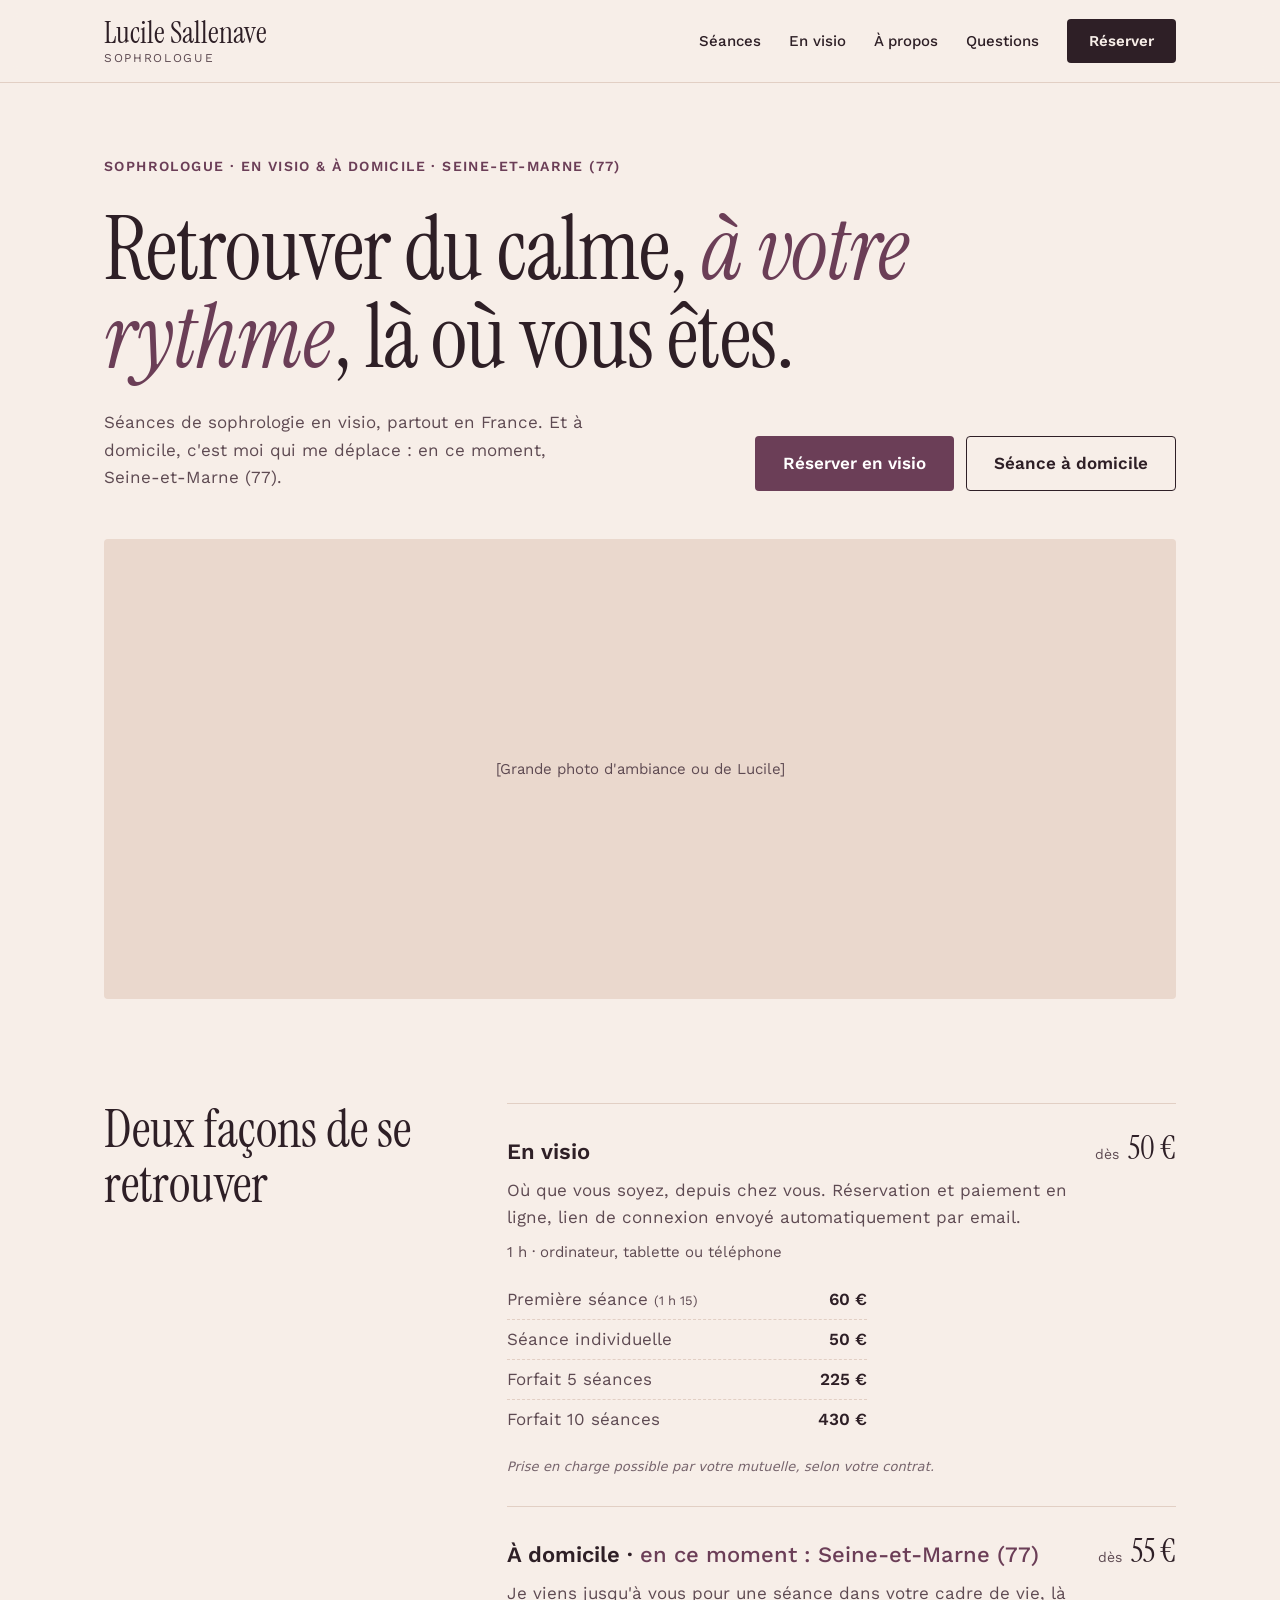
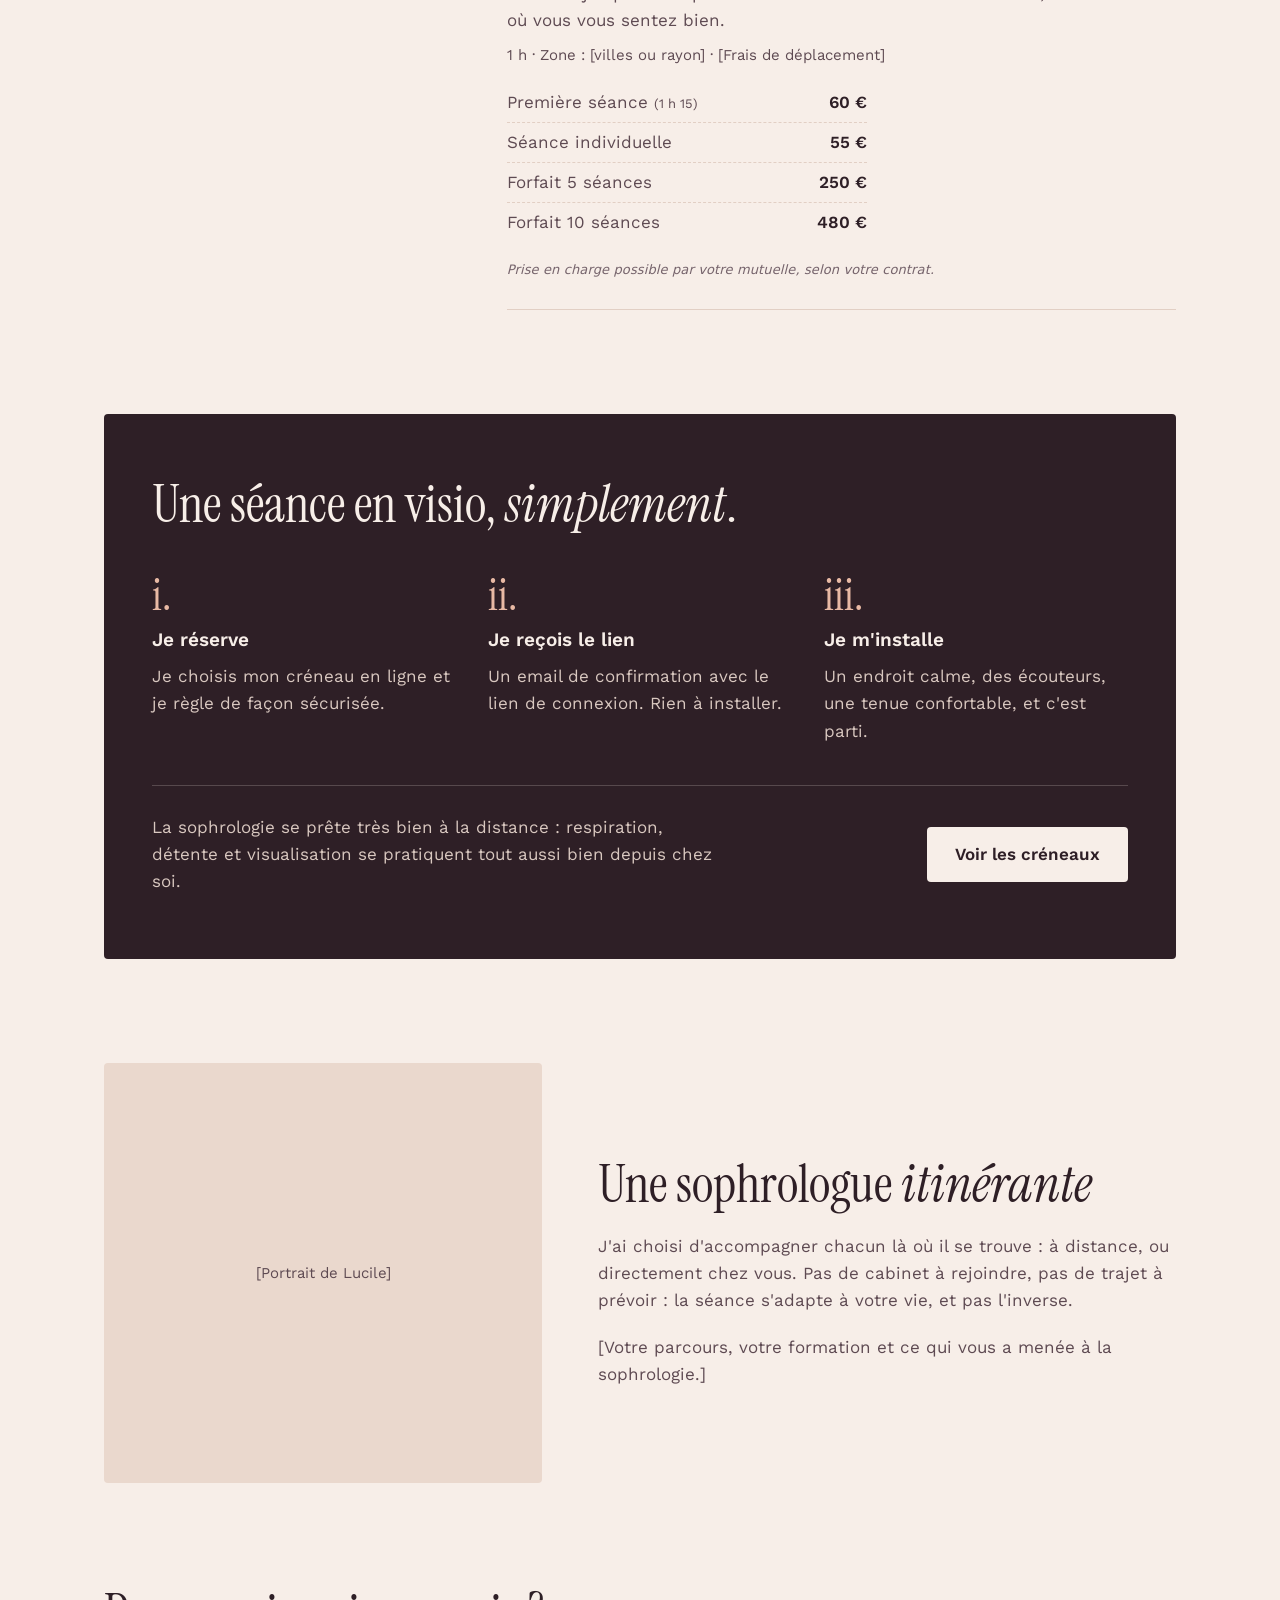
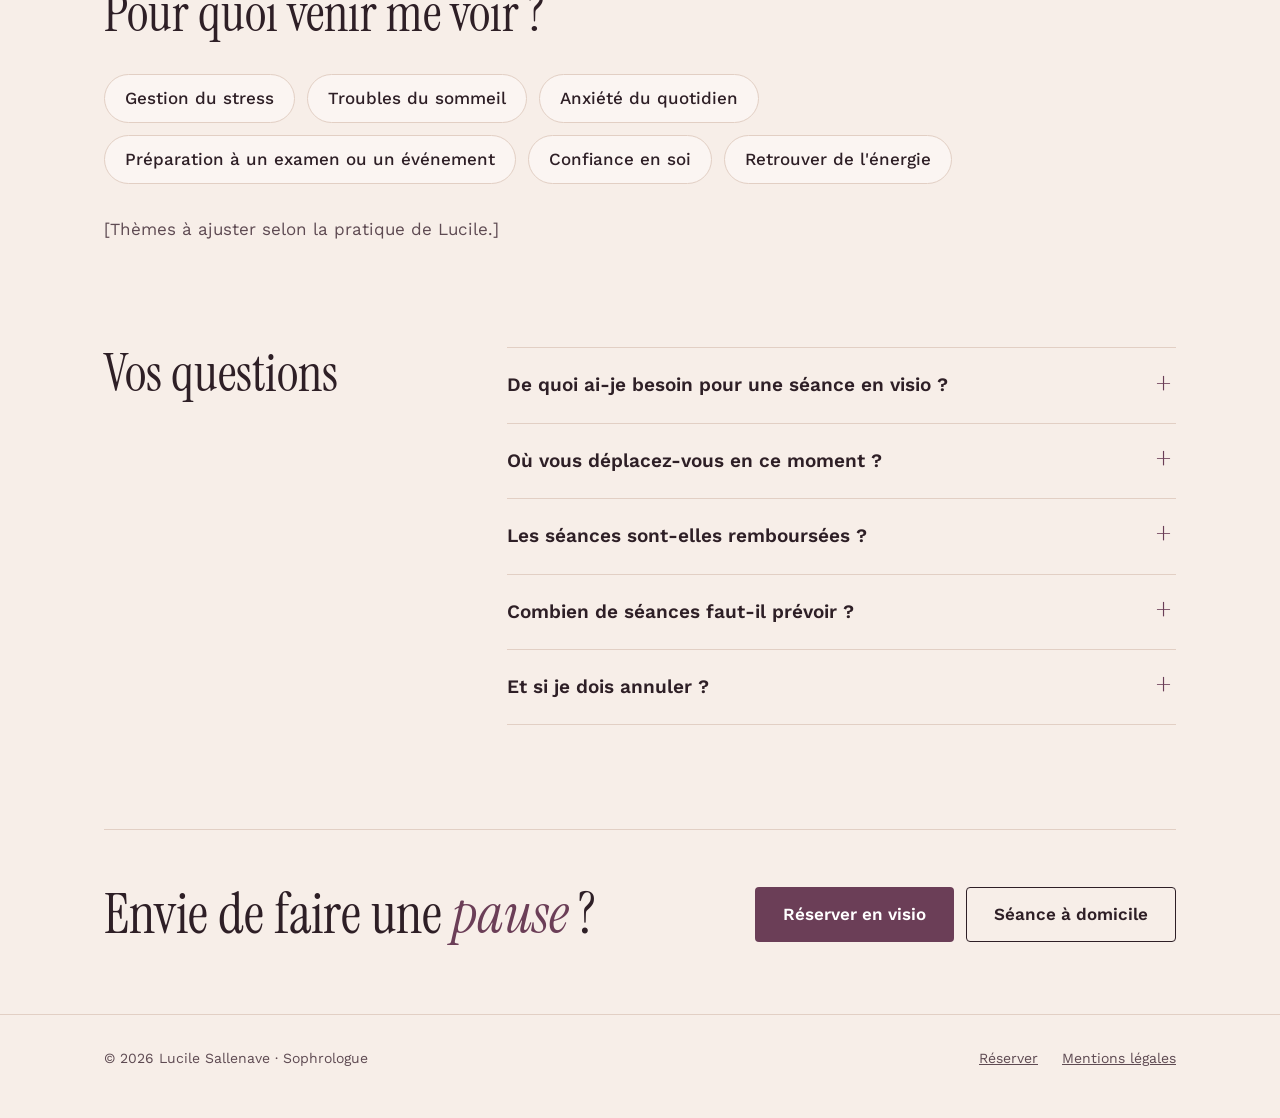
==== commit 569d16ce: "Première séance à 60 € et mention mutuelle sous les tarifs Co-Authored-By: Claude Opus 5.5 <noreply@" ====
--- a/index.html
+++ b/index.html
@@ -74,10 +74,12 @@
           <p class="doux">Où que vous soyez, depuis chez vous. Réservation et paiement en ligne, lien de connexion envoyé automatiquement par email.</p>
           <p class="seance__details">1 h · ordinateur, tablette ou téléphone</p>
           <dl class="forfaits">
+            <div><dt>Première séance <small>(1 h 15)</small></dt><dd>60 €</dd></div>
             <div><dt>Séance individuelle</dt><dd>50 €</dd></div>
             <div><dt>Forfait 5 séances</dt><dd>225 €</dd></div>
             <div><dt>Forfait 10 séances</dt><dd>430 €</dd></div>
           </dl>
+          <p class="mutuelle">Prise en charge possible par votre mutuelle, selon votre contrat.</p>
         </div>
         <p class="seance__prix"><span class="seance__des">dès</span> 50 €</p>
       </article>
@@ -87,10 +89,12 @@
           <p class="doux">Je viens jusqu'à vous pour une séance dans votre cadre de vie, là où vous vous sentez bien.</p>
           <p class="seance__details">1 h · Zone&nbsp;: [villes ou rayon] · [Frais de déplacement]</p>
           <dl class="forfaits">
+            <div><dt>Première séance <small>(1 h 15)</small></dt><dd>60 €</dd></div>
             <div><dt>Séance individuelle</dt><dd>55 €</dd></div>
             <div><dt>Forfait 5 séances</dt><dd>250 €</dd></div>
             <div><dt>Forfait 10 séances</dt><dd>480 €</dd></div>
           </dl>
+          <p class="mutuelle">Prise en charge possible par votre mutuelle, selon votre contrat.</p>
         </div>
         <p class="seance__prix"><span class="seance__des">dès</span> 55 €</p>
       </article>
--- a/assets/style.css
+++ b/assets/style.css
@@ -207,3 +207,5 @@
 
 [hidden] { display: none !important; }
 .lieu-actuel { font-weight: 500; color: var(--accent); }
+.forfaits small { font-size: 13px; }
+.mutuelle { margin-top: 10px; font-size: 13px; font-style: italic; letter-spacing: .01em; color: #76646C; }
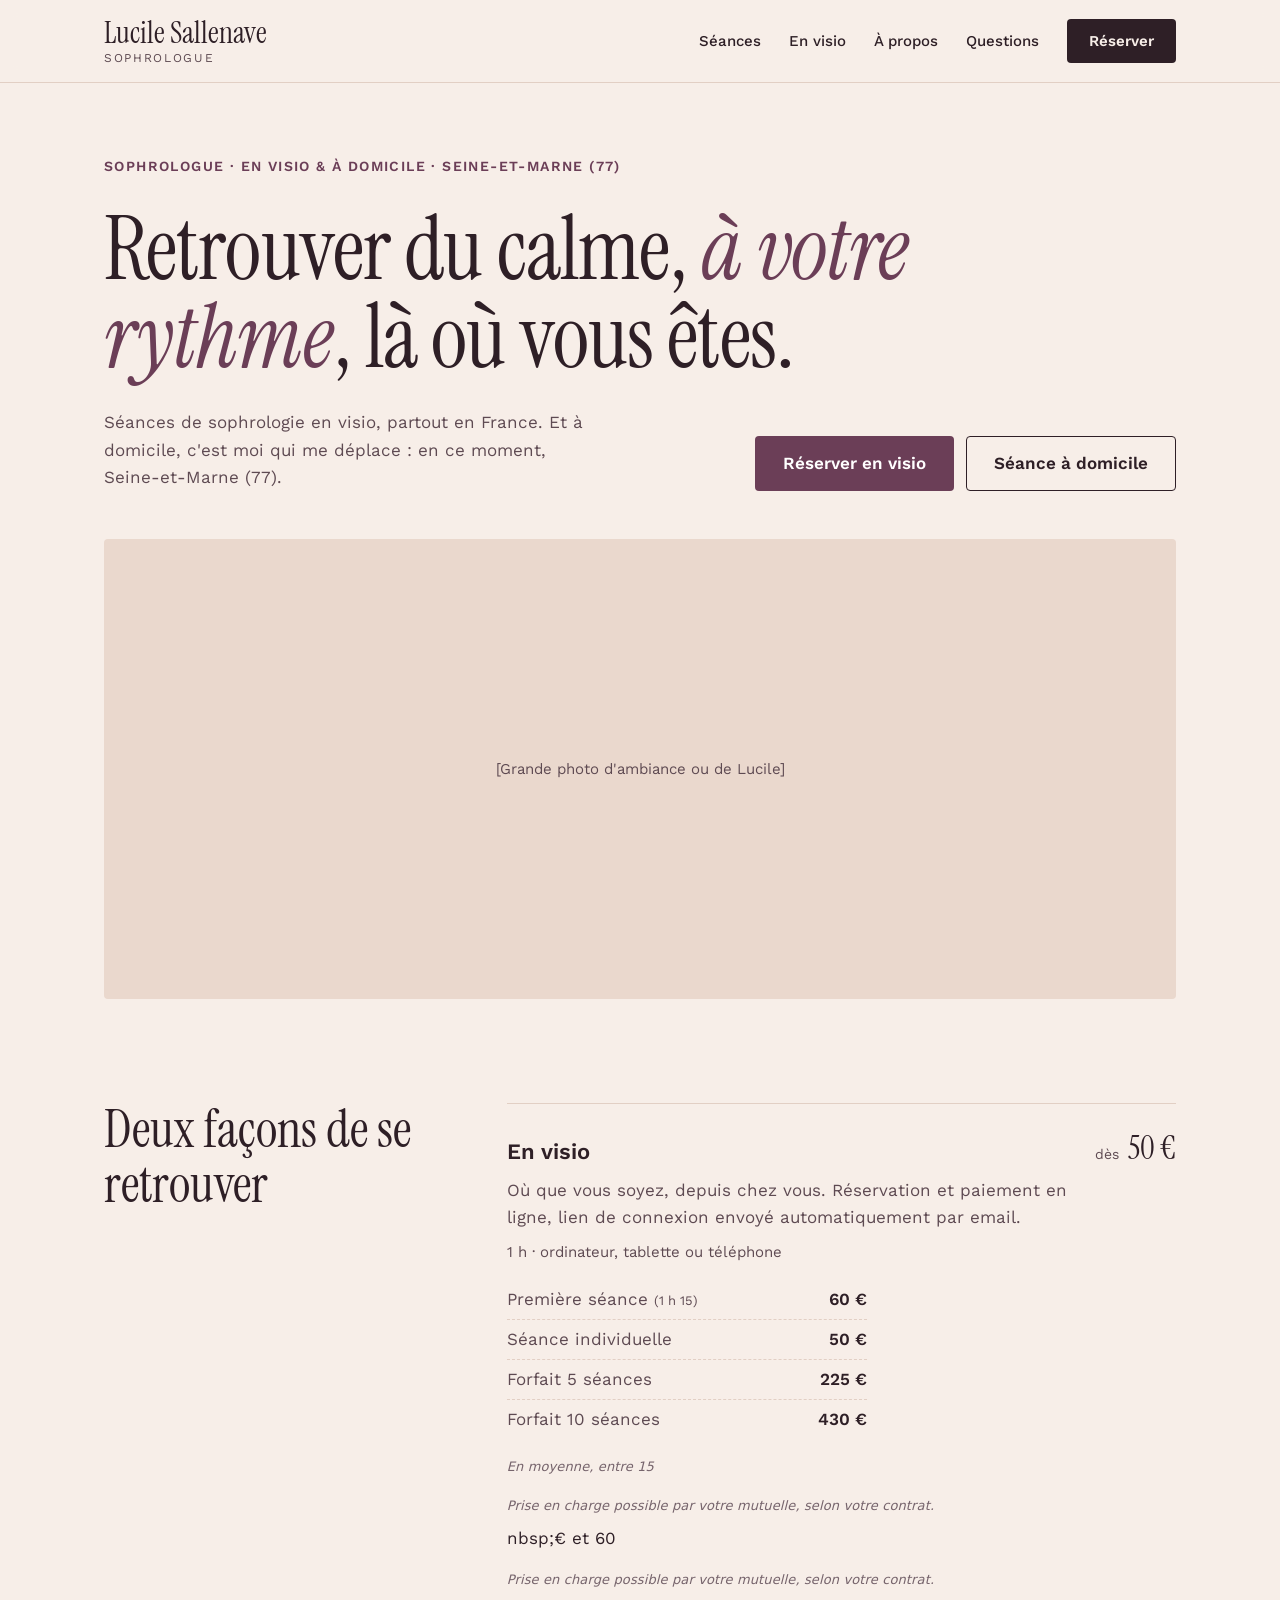
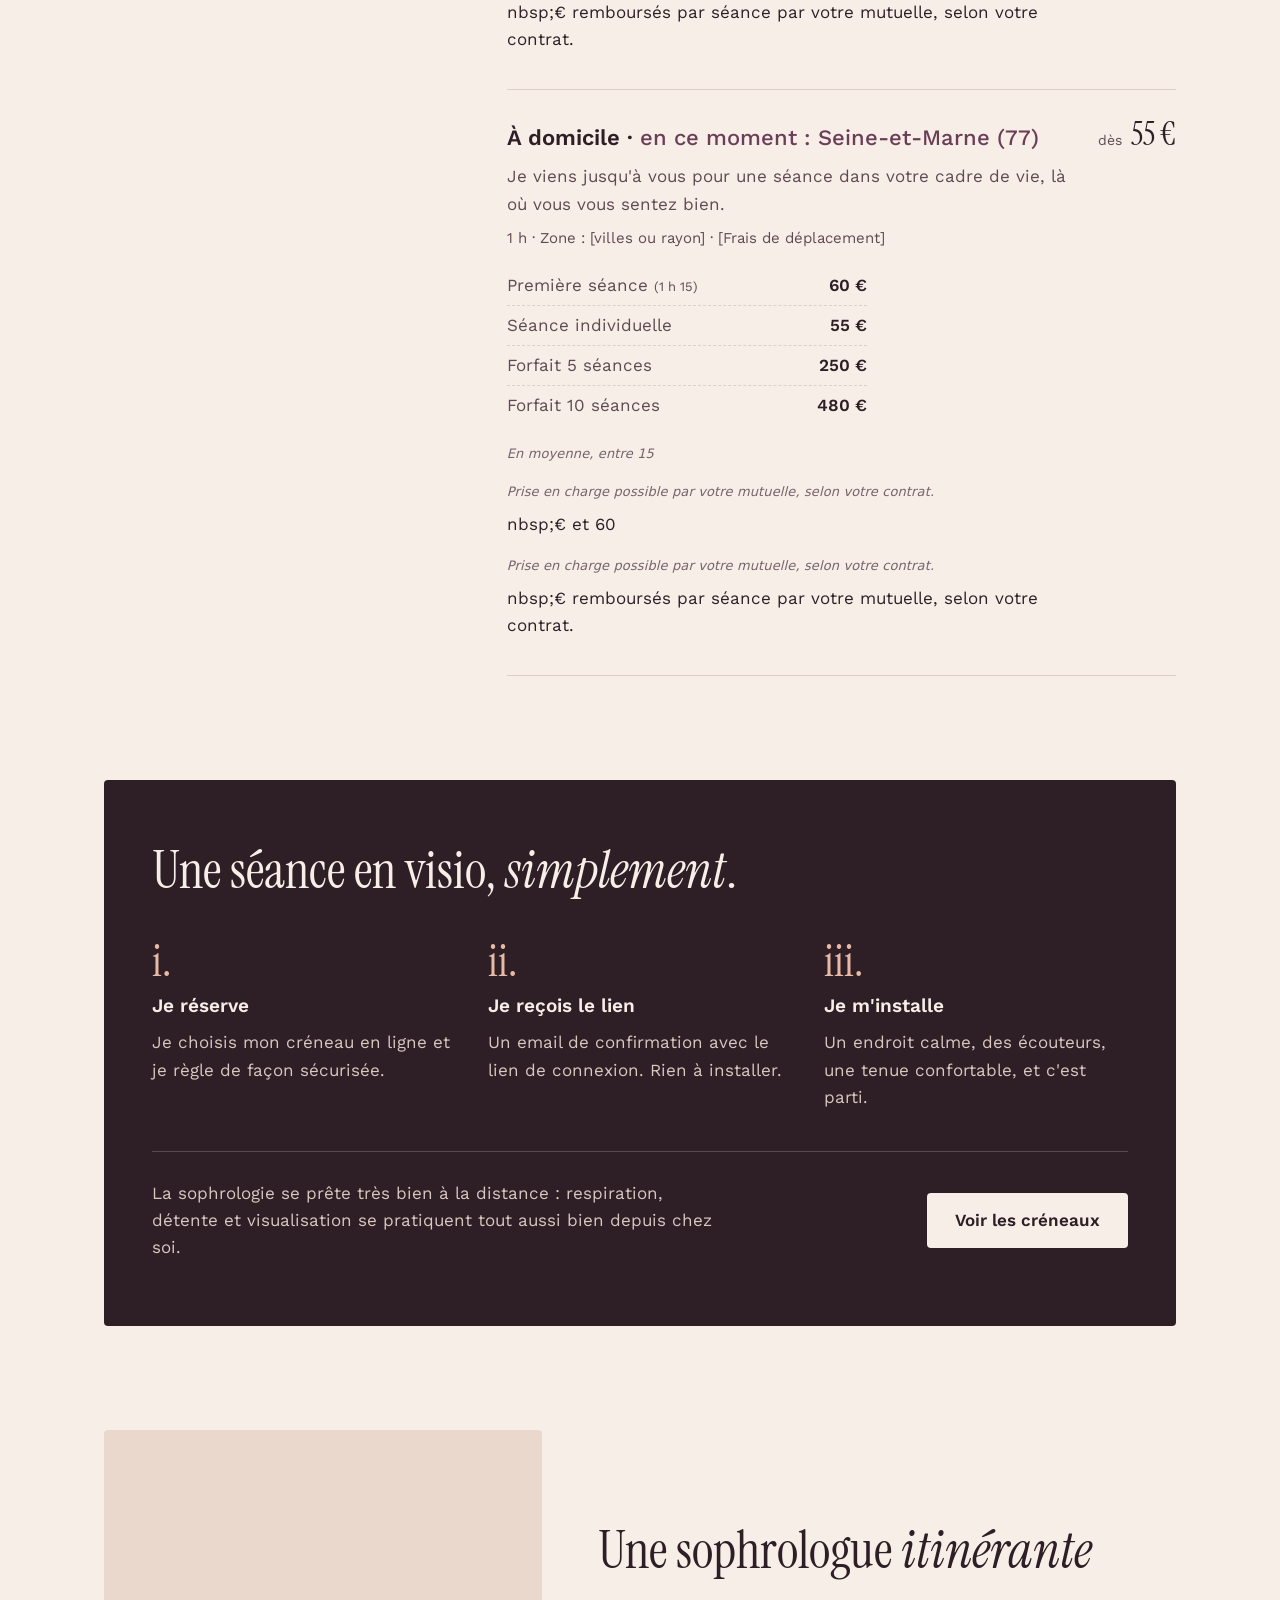
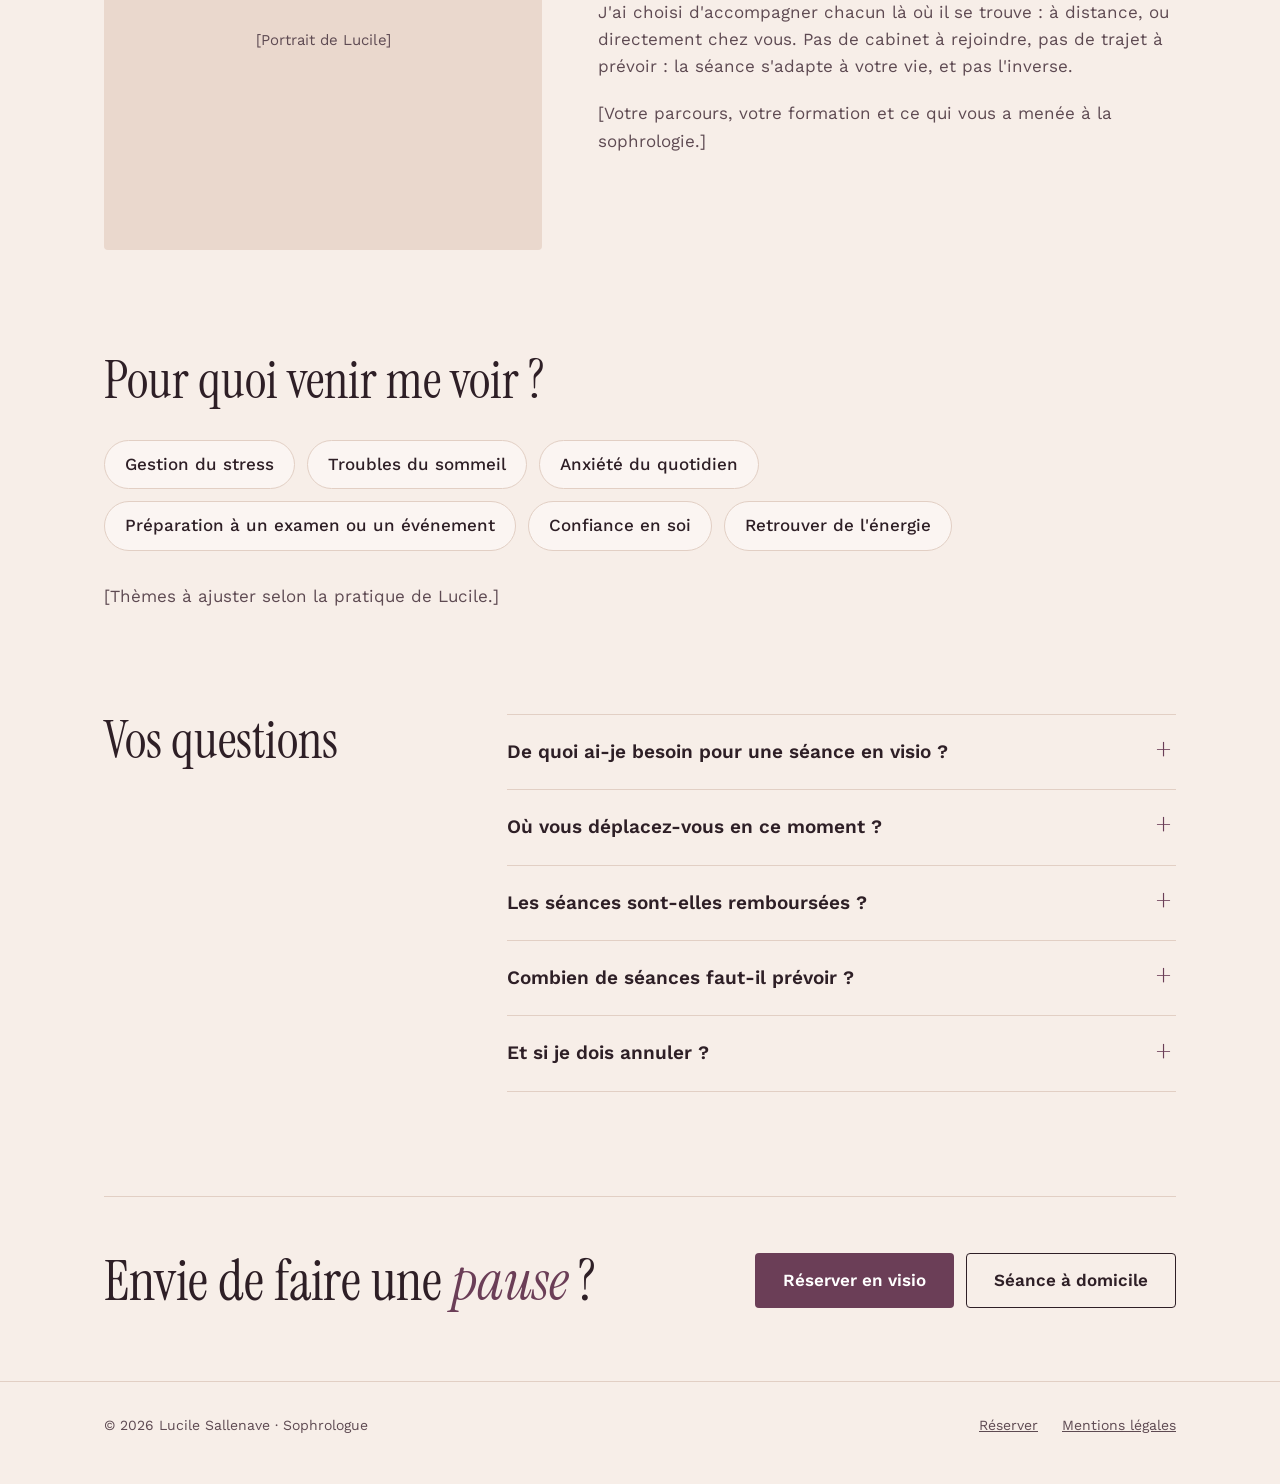
==== commit 9c0ec4d0: "Mention mutuelle : 15 à 60 € remboursés en moyenne Co-Authored-By: Claude Opus 5.5 <noreply@anthropi" ====
--- a/index.html
+++ b/index.html
@@ -79,7 +79,7 @@
             <div><dt>Forfait 5 séances</dt><dd>225 €</dd></div>
             <div><dt>Forfait 10 séances</dt><dd>430 €</dd></div>
           </dl>
-          <p class="mutuelle">Prise en charge possible par votre mutuelle, selon votre contrat.</p>
+          <p class="mutuelle">En moyenne, entre 15<p class="mutuelle">Prise en charge possible par votre mutuelle, selon votre contrat.</p>nbsp;€ et 60<p class="mutuelle">Prise en charge possible par votre mutuelle, selon votre contrat.</p>nbsp;€ remboursés par séance par votre mutuelle, selon votre contrat.</p>
         </div>
         <p class="seance__prix"><span class="seance__des">dès</span> 50 €</p>
       </article>
@@ -94,7 +94,7 @@
             <div><dt>Forfait 5 séances</dt><dd>250 €</dd></div>
             <div><dt>Forfait 10 séances</dt><dd>480 €</dd></div>
           </dl>
-          <p class="mutuelle">Prise en charge possible par votre mutuelle, selon votre contrat.</p>
+          <p class="mutuelle">En moyenne, entre 15<p class="mutuelle">Prise en charge possible par votre mutuelle, selon votre contrat.</p>nbsp;€ et 60<p class="mutuelle">Prise en charge possible par votre mutuelle, selon votre contrat.</p>nbsp;€ remboursés par séance par votre mutuelle, selon votre contrat.</p>
         </div>
         <p class="seance__prix"><span class="seance__des">dès</span> 55 €</p>
       </article>
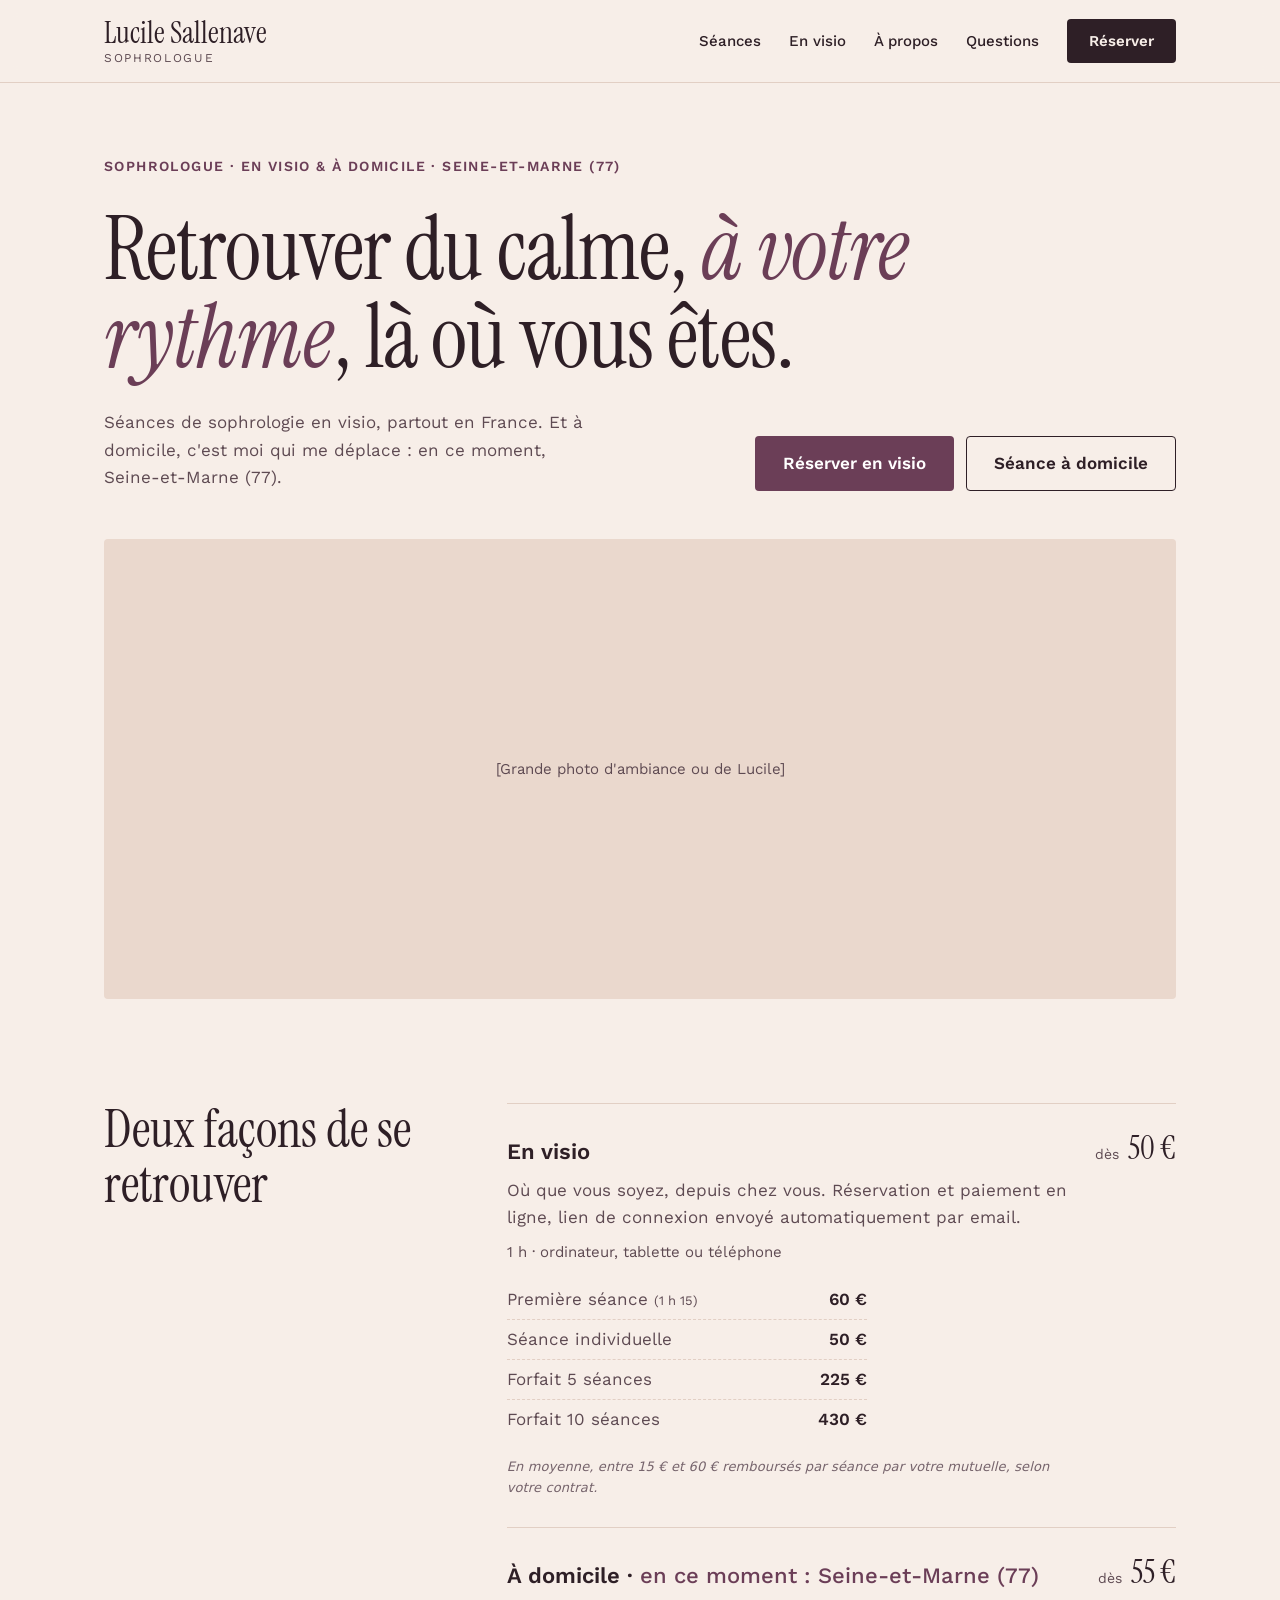
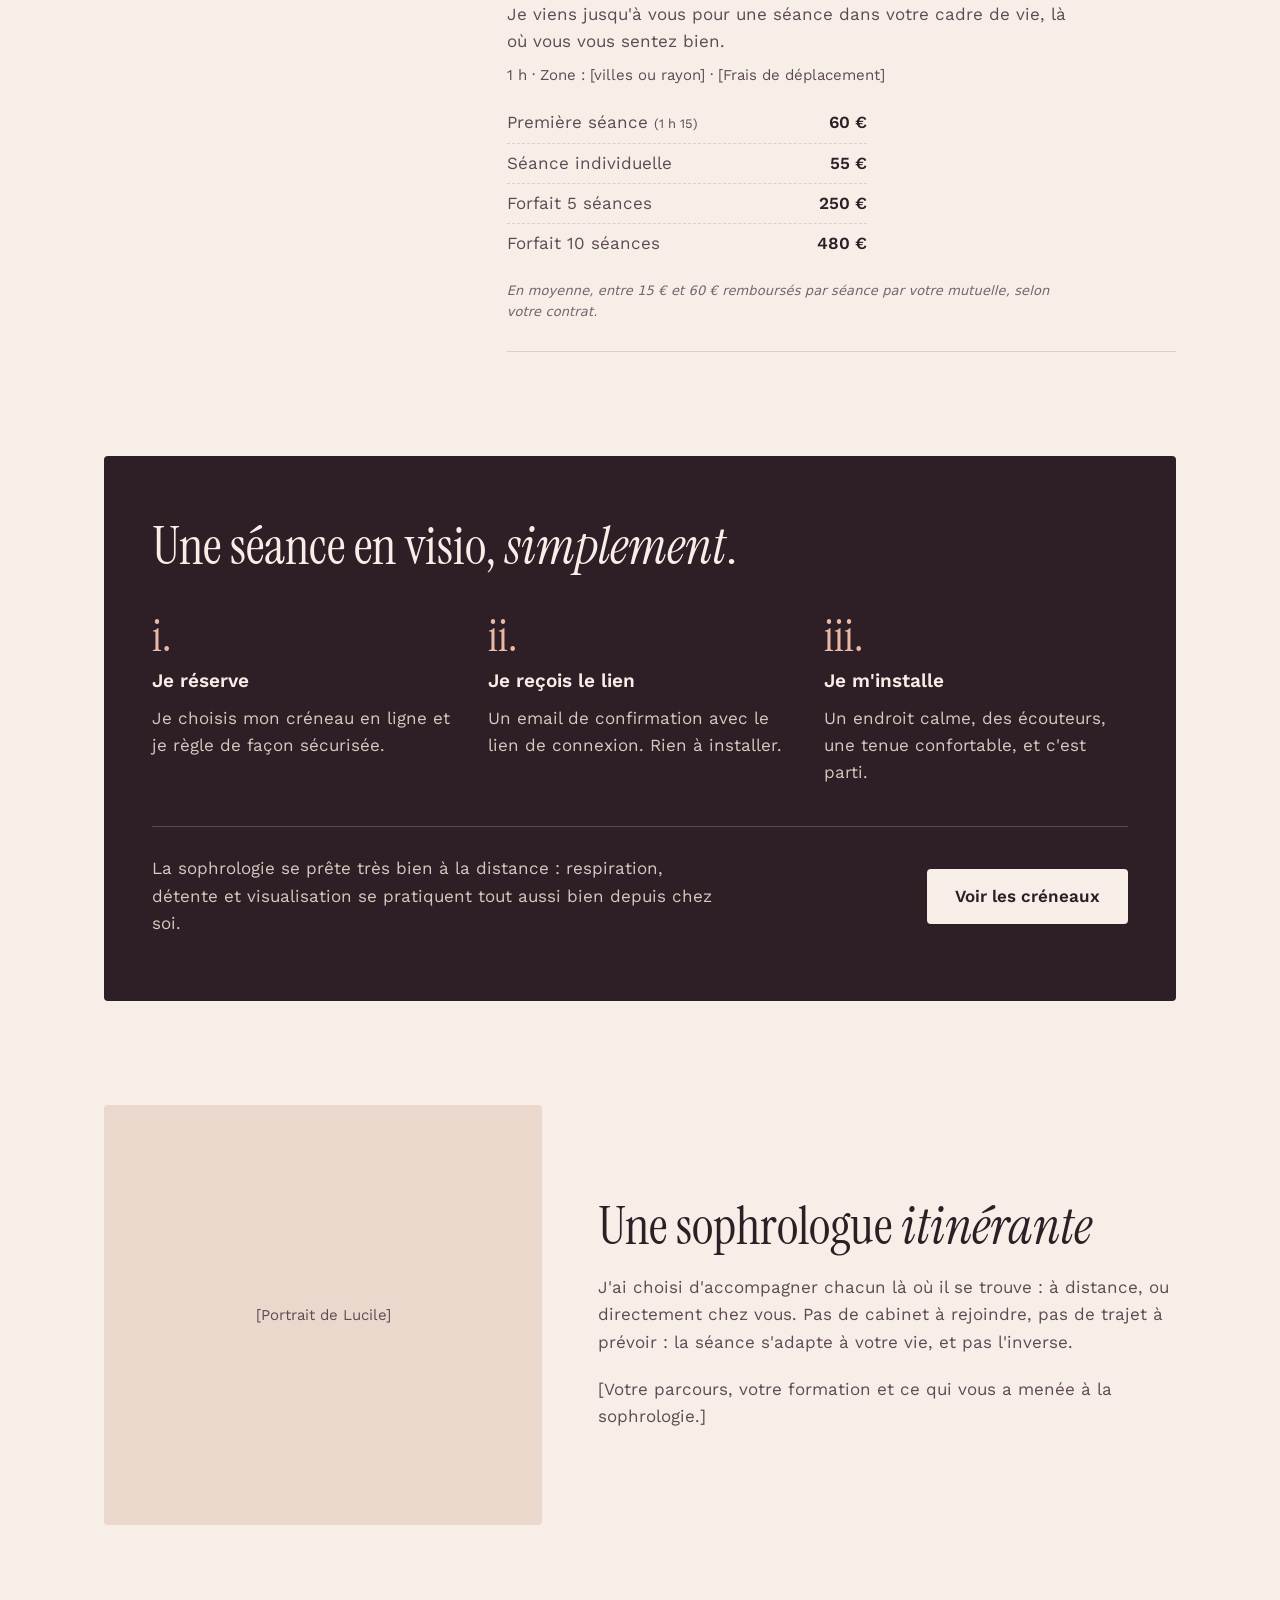
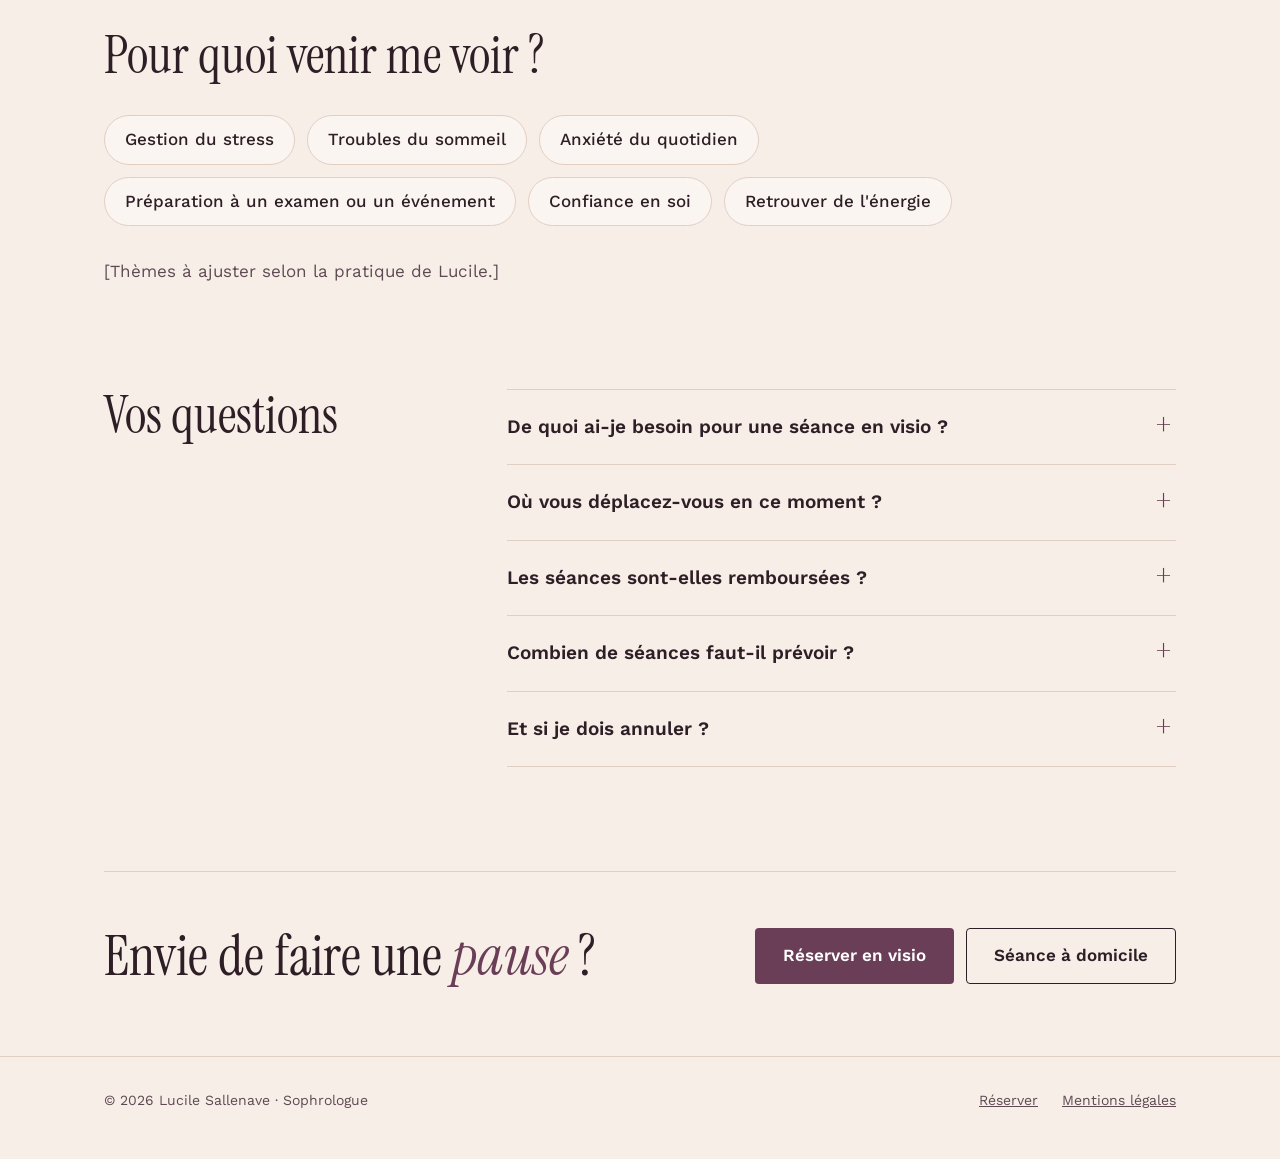
==== commit 6799baa0: "Corrige la mention mutuelle Co-Authored-By: Claude Opus 5.5 <noreply@anthropic.com> Claude-Session: " ====
--- a/index.html
+++ b/index.html
@@ -79,7 +79,7 @@
             <div><dt>Forfait 5 séances</dt><dd>225 €</dd></div>
             <div><dt>Forfait 10 séances</dt><dd>430 €</dd></div>
           </dl>
-          <p class="mutuelle">En moyenne, entre 15<p class="mutuelle">Prise en charge possible par votre mutuelle, selon votre contrat.</p>nbsp;€ et 60<p class="mutuelle">Prise en charge possible par votre mutuelle, selon votre contrat.</p>nbsp;€ remboursés par séance par votre mutuelle, selon votre contrat.</p>
+          <p class="mutuelle">En moyenne, entre 15&nbsp;€ et 60&nbsp;€ remboursés par séance par votre mutuelle, selon votre contrat.</p>
         </div>
         <p class="seance__prix"><span class="seance__des">dès</span> 50 €</p>
       </article>
@@ -94,7 +94,7 @@
             <div><dt>Forfait 5 séances</dt><dd>250 €</dd></div>
             <div><dt>Forfait 10 séances</dt><dd>480 €</dd></div>
           </dl>
-          <p class="mutuelle">En moyenne, entre 15<p class="mutuelle">Prise en charge possible par votre mutuelle, selon votre contrat.</p>nbsp;€ et 60<p class="mutuelle">Prise en charge possible par votre mutuelle, selon votre contrat.</p>nbsp;€ remboursés par séance par votre mutuelle, selon votre contrat.</p>
+          <p class="mutuelle">En moyenne, entre 15&nbsp;€ et 60&nbsp;€ remboursés par séance par votre mutuelle, selon votre contrat.</p>
         </div>
         <p class="seance__prix"><span class="seance__des">dès</span> 55 €</p>
       </article>
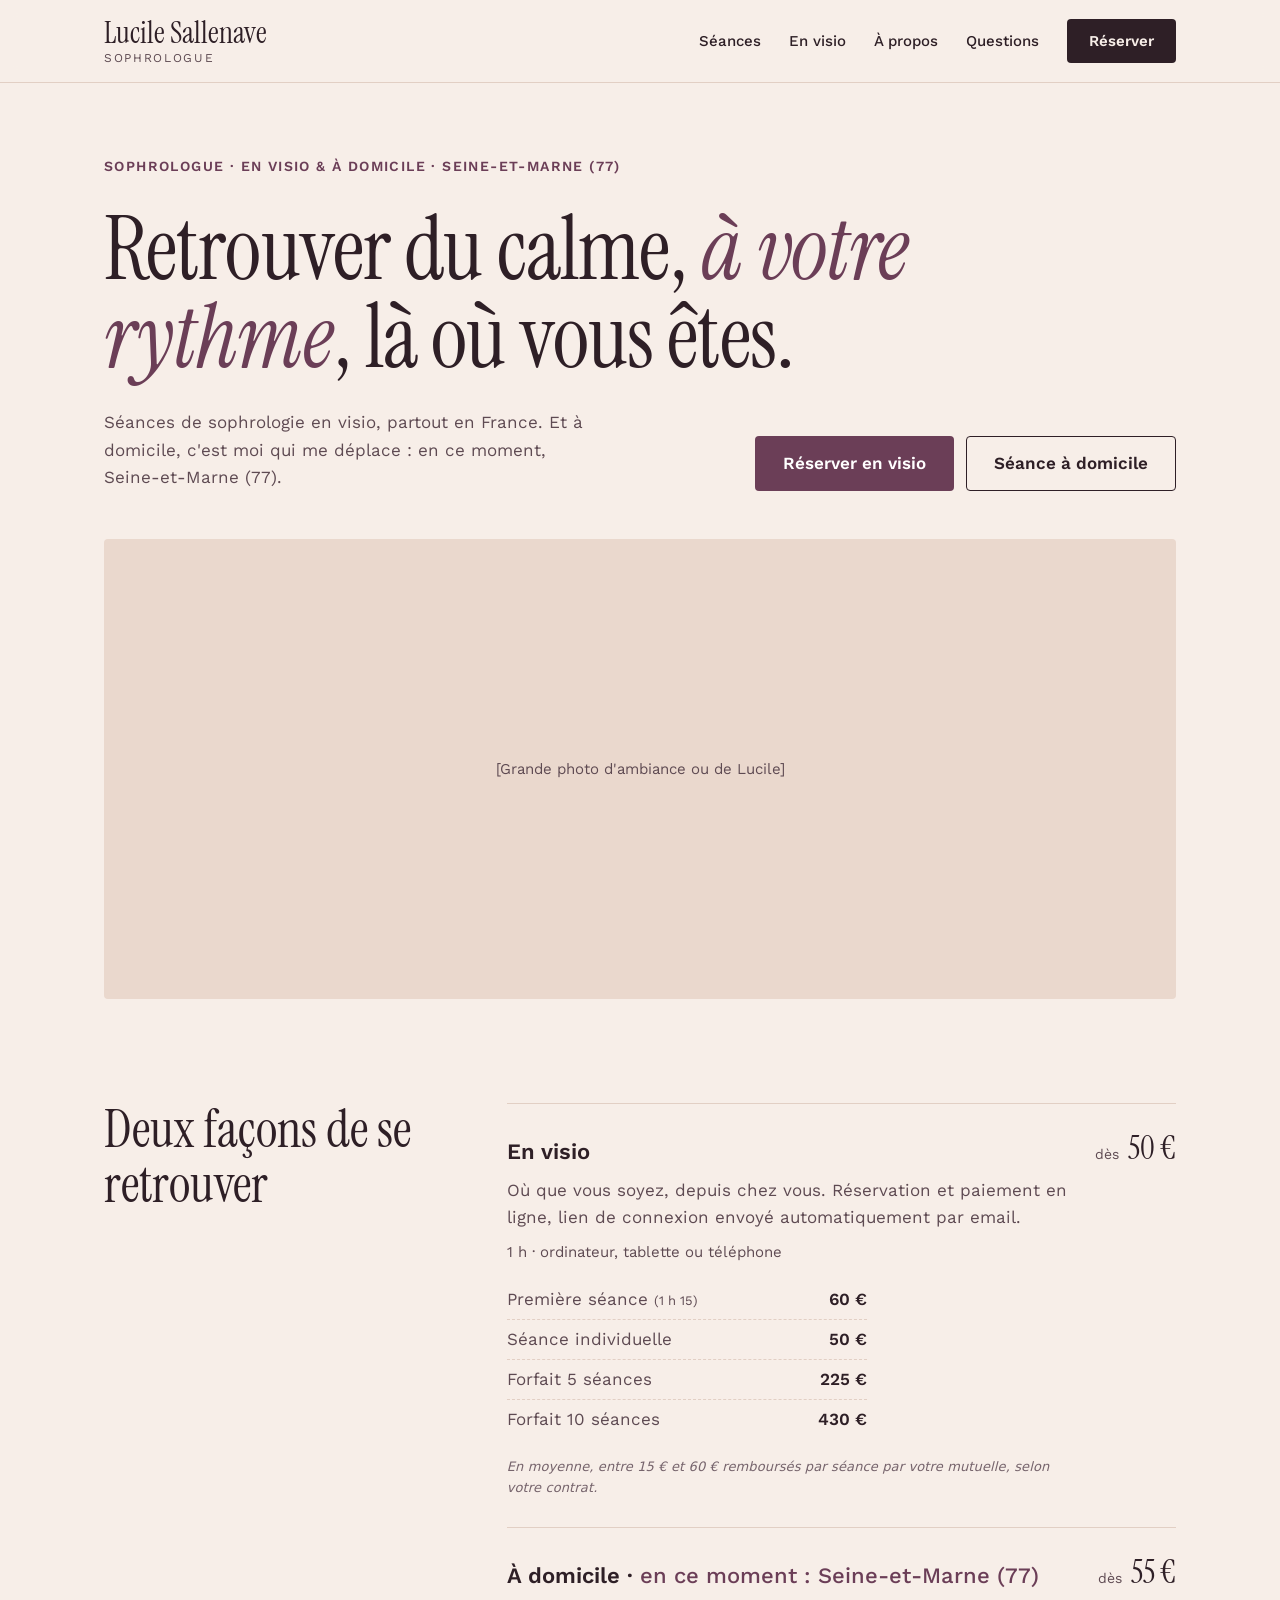
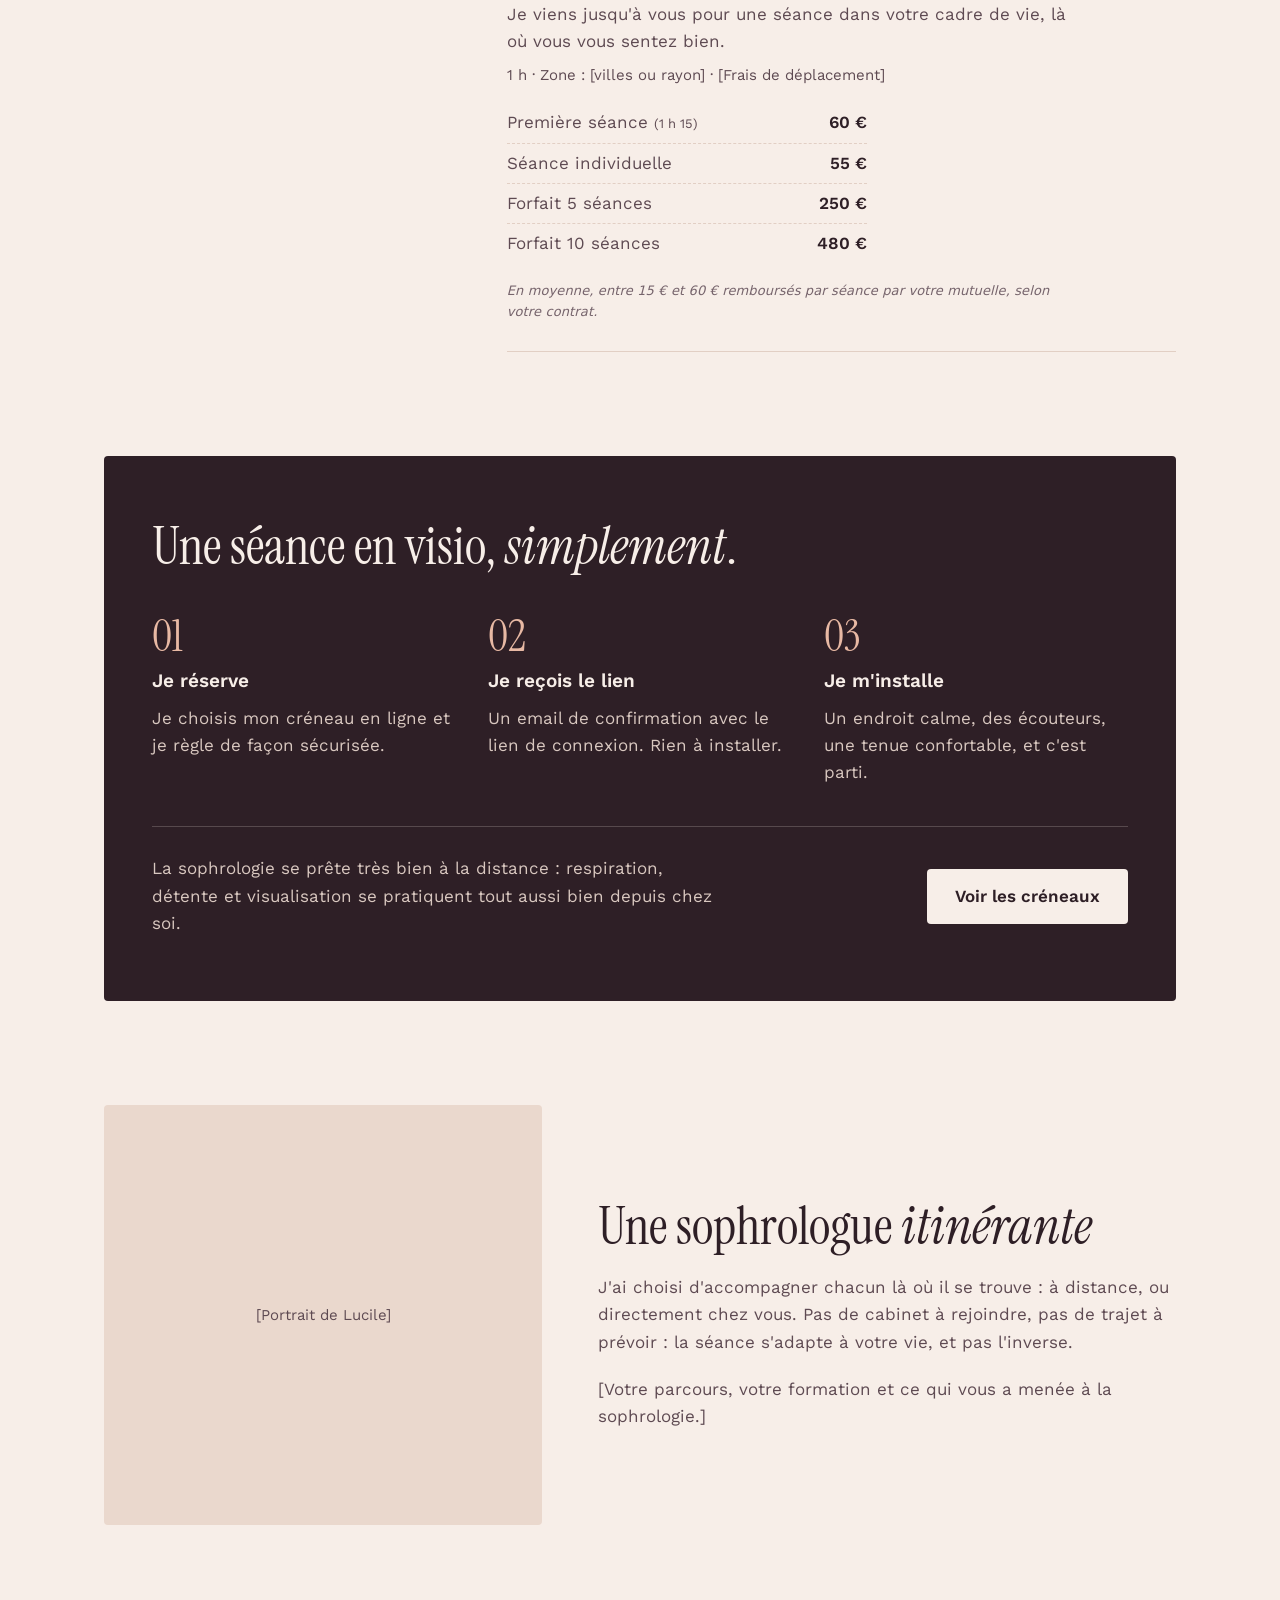
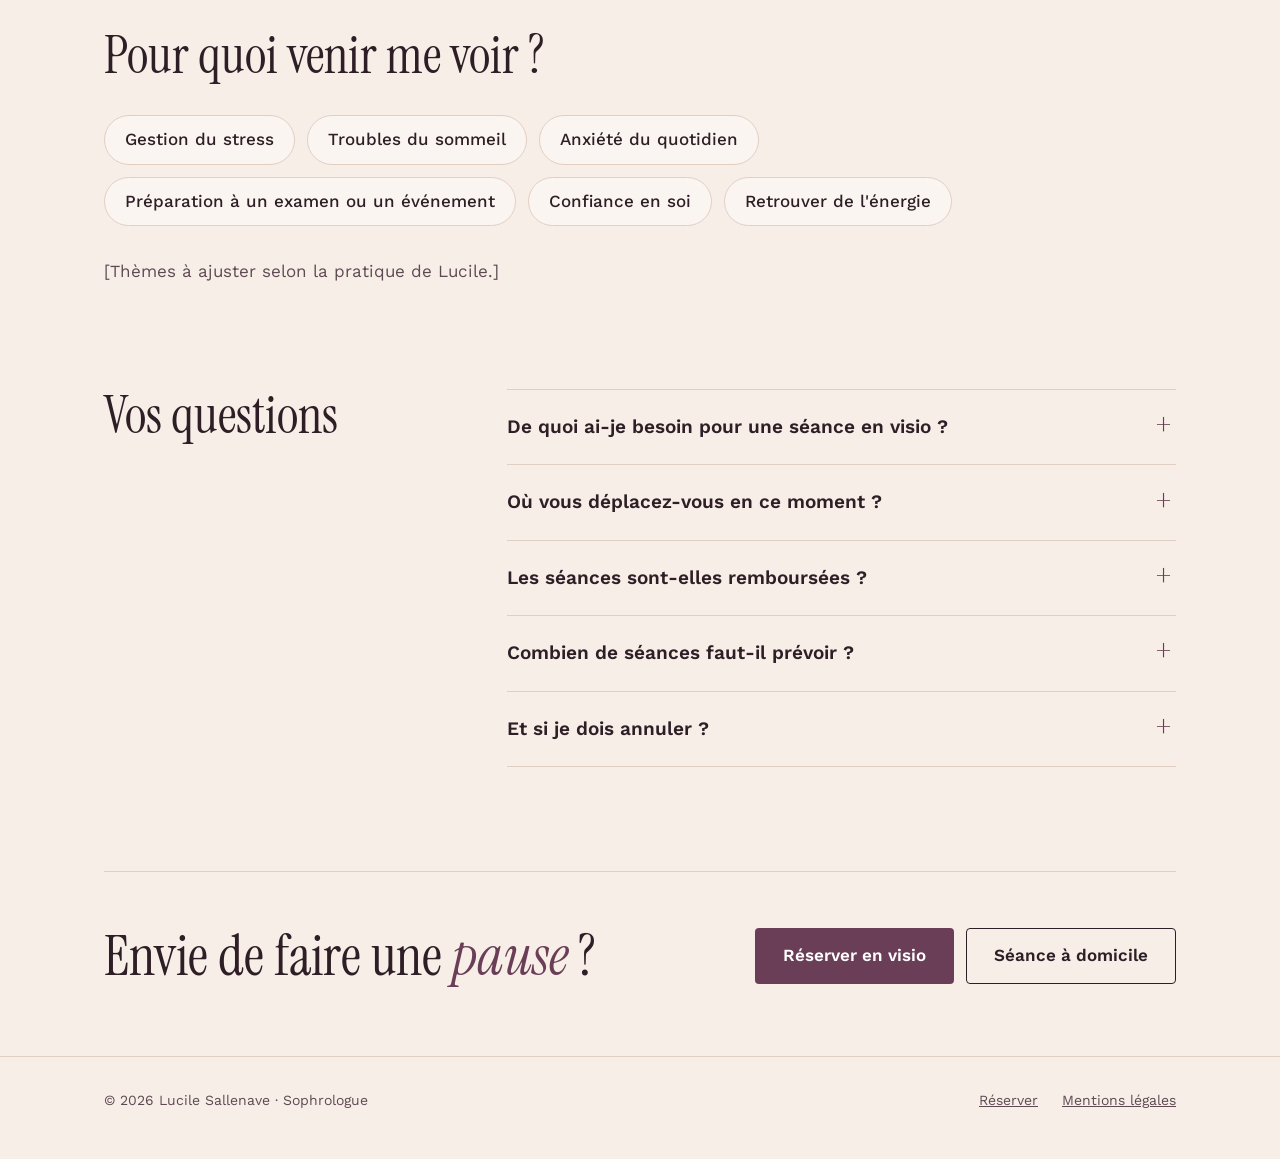
==== commit 77d64d11: "Étapes visio numérotées 01 02 03 Co-Authored-By: Claude Opus 5.5 <noreply@anthropic.com> Claude-Sess" ====
--- a/index.html
+++ b/index.html
@@ -105,17 +105,17 @@
     <h2 id="titre-visio" class="titre-section">Une séance en visio, <span class="italique">simplement</span>.</h2>
     <ol class="etapes">
       <li class="etape">
-        <span class="etape__num" aria-hidden="true">i.</span>
+        <span class="etape__num" aria-hidden="true">01</span>
         <h3>Je réserve</h3>
         <p>Je choisis mon créneau en ligne et je règle de façon sécurisée.</p>
       </li>
       <li class="etape">
-        <span class="etape__num" aria-hidden="true">ii.</span>
+        <span class="etape__num" aria-hidden="true">02</span>
         <h3>Je reçois le lien</h3>
         <p>Un email de confirmation avec le lien de connexion. Rien à installer.</p>
       </li>
       <li class="etape">
-        <span class="etape__num" aria-hidden="true">iii.</span>
+        <span class="etape__num" aria-hidden="true">03</span>
         <h3>Je m'installe</h3>
         <p>Un endroit calme, des écouteurs, une tenue confortable, et c'est parti.</p>
       </li>
